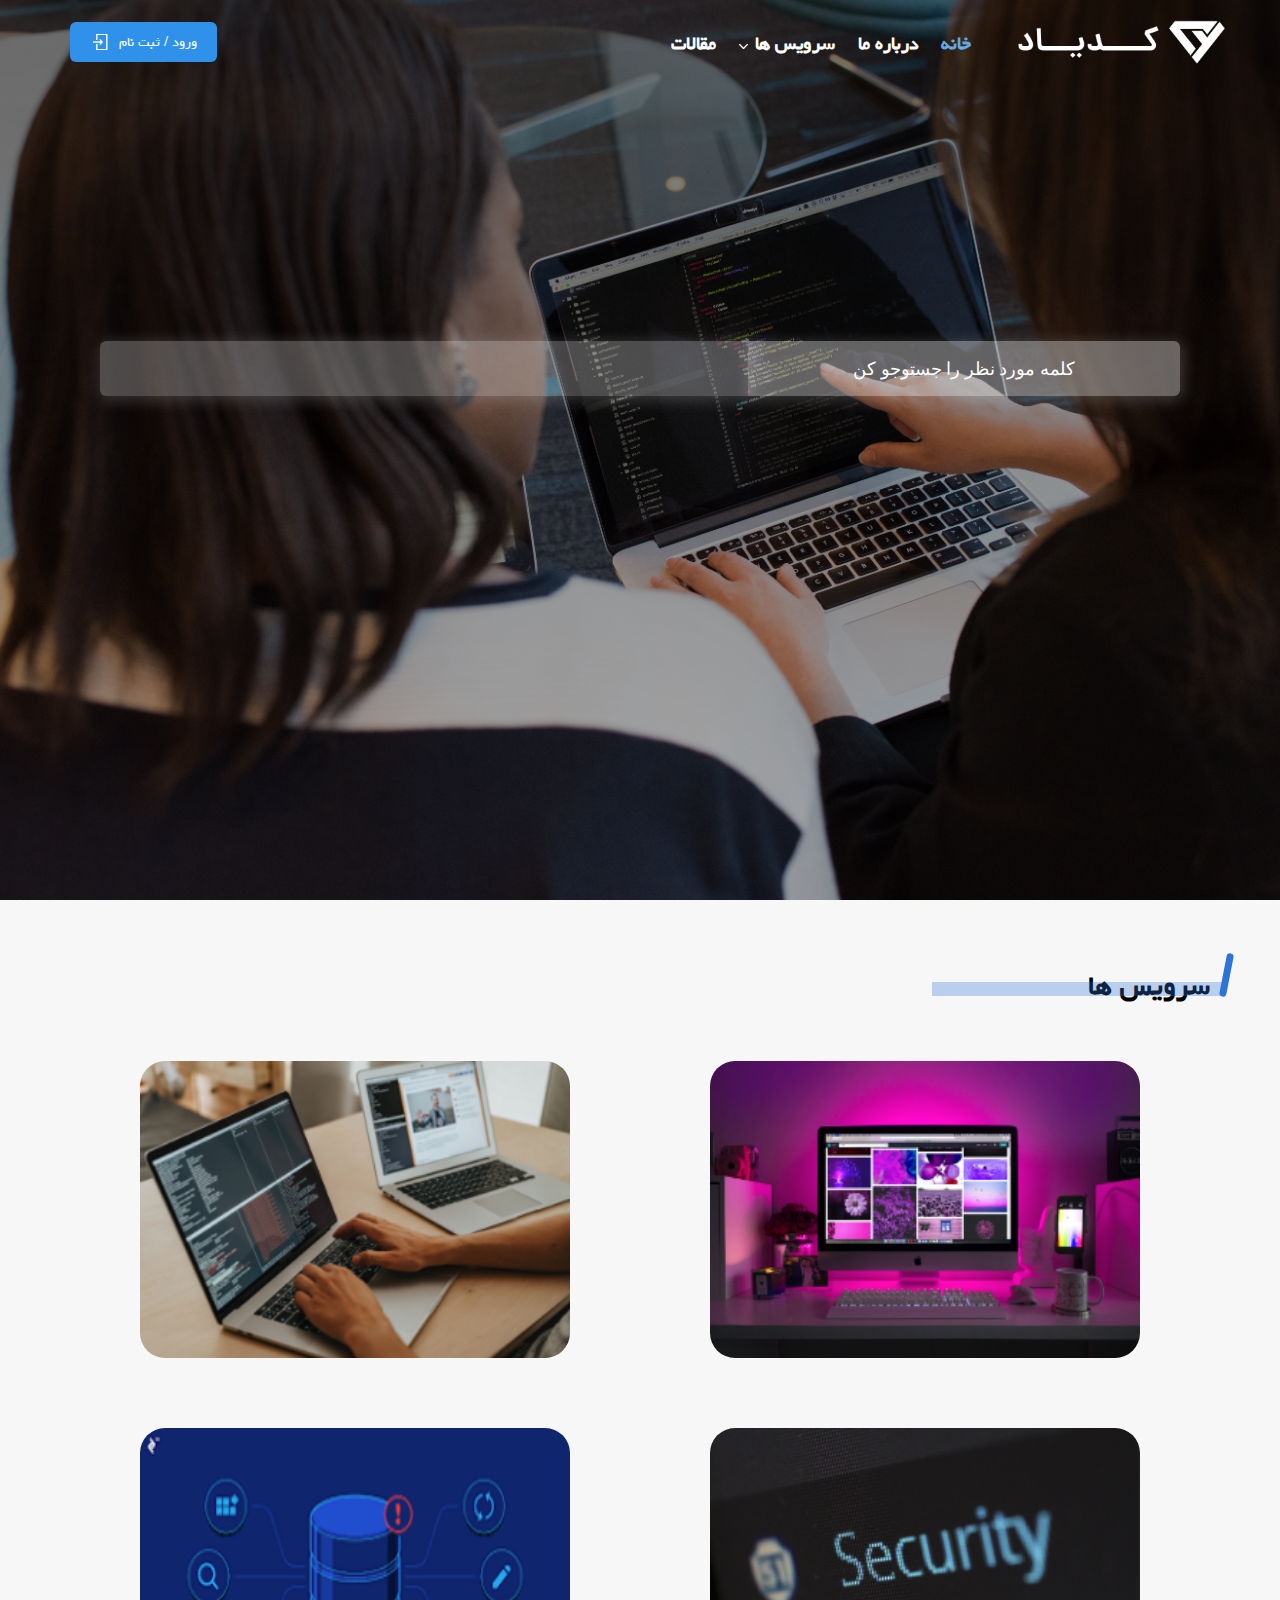
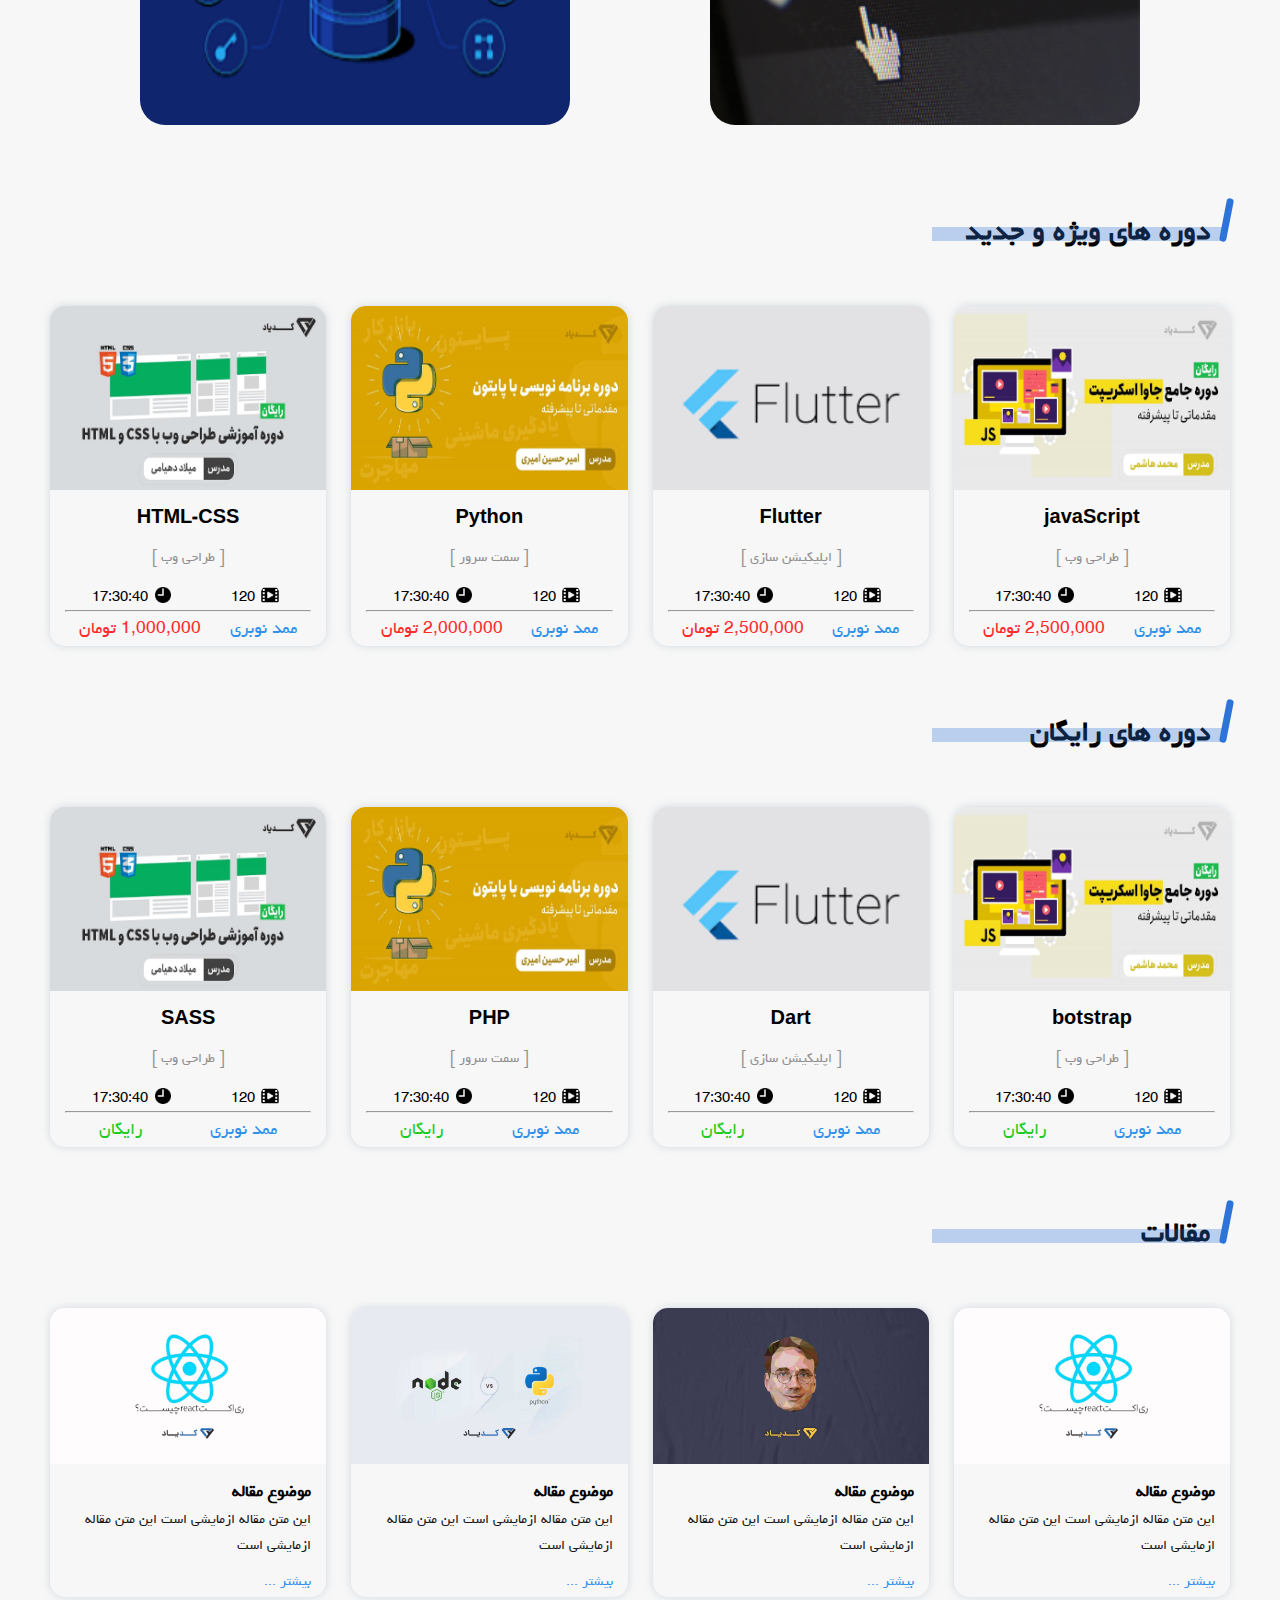
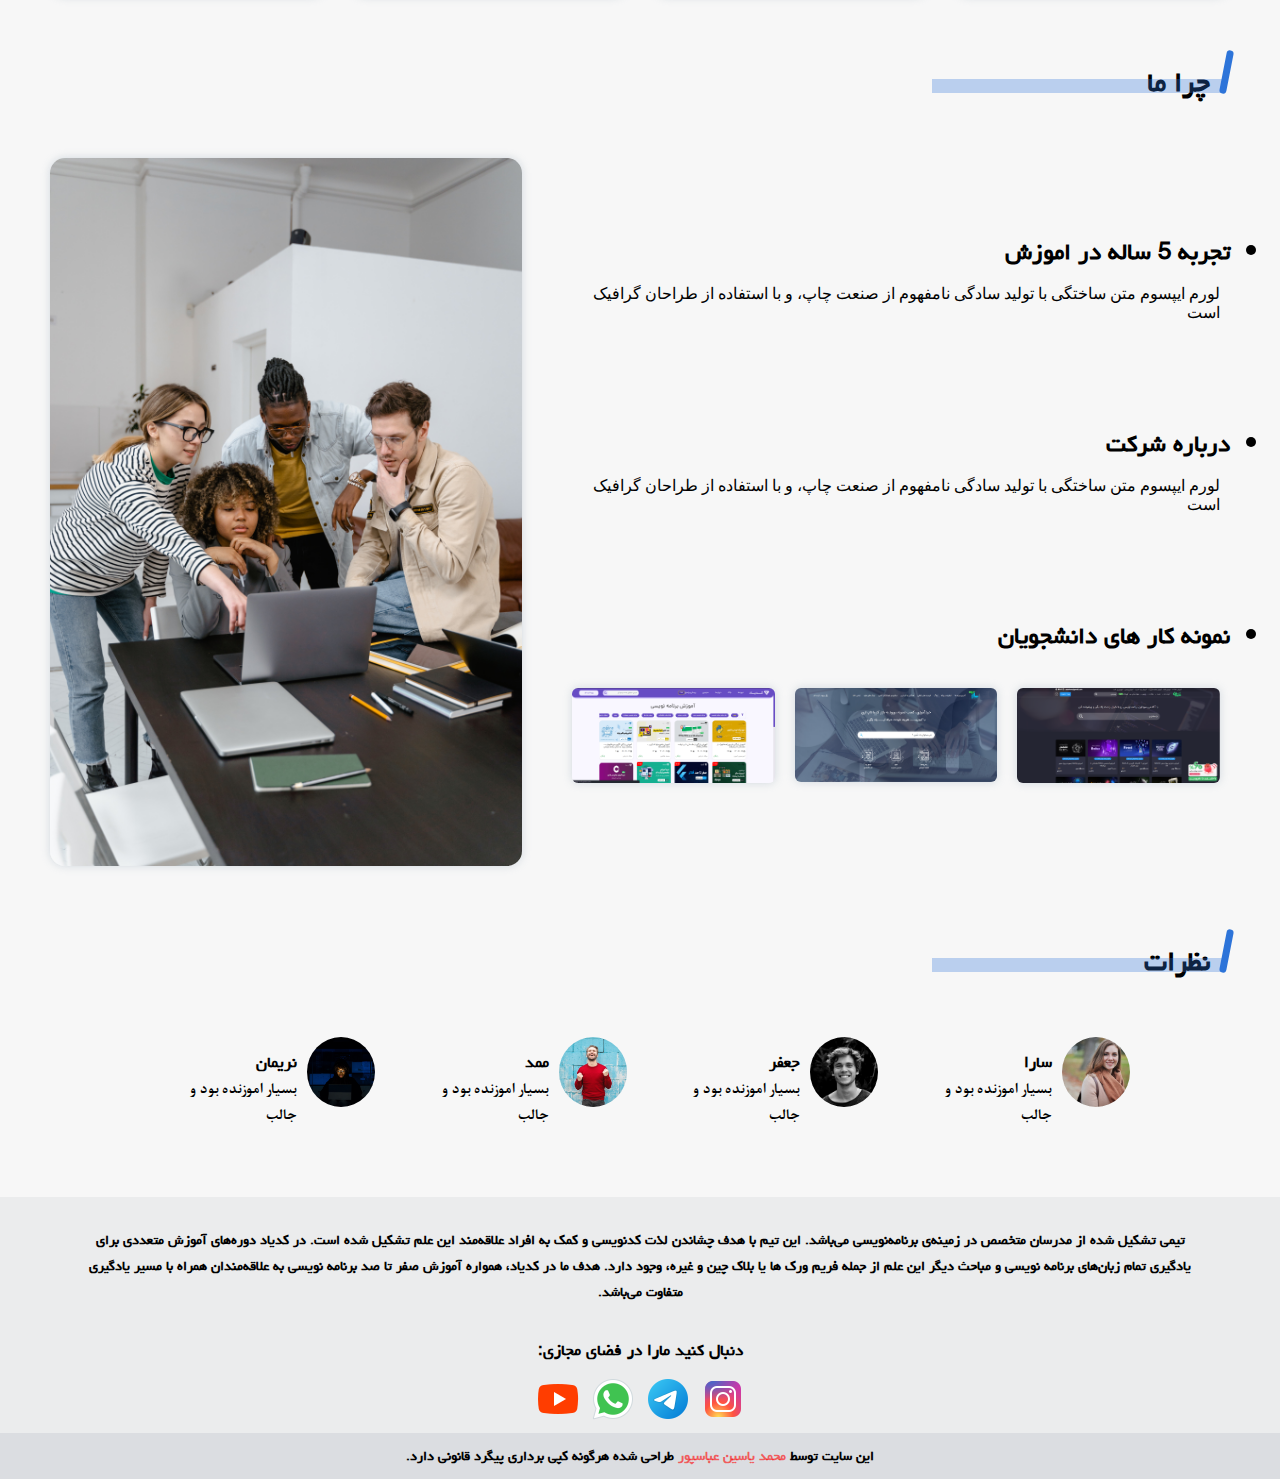
==== index.html @ d70c1655 "insert project" ====
<!DOCTYPE html>
<html lang="en">
<head>
    <meta charset="UTF-8">
    <meta http-equiv="X-UA-Compatible" content="IE=edge">
    <meta name="viewport" content="width=device-width, initial-scale=1.0">
    <title>BeProgrammer</title>
    <link rel="stylesheet" href="./assets/css/style.css">
    <link rel="stylesheet" href="./assets/fonts/fontawesome/css/all.css">

</head>
<body>
    <!-- banner -->
    <section class="banner">

         <!-- header -->
        <div class="header">
            <div class="container">
                <button id="hamberMenu" ><img id="hamberMenuImg" src="./assets/images/icons/hamberMenuwhite.png" alt="hamberMenu"></button>
                
                <div class="logo">
                    <img src="./assets/images/logo.png" alt="">
                 </div>
    
                <nav class="navbar">
                    <ul>
                        <li><i class="header_icone" style="background: url('./assets/images/icons/homepage.svg') center no-repeat;"></i><a class="active-menu" href="index.html">خانه</a></li>
                        <li><i class="header_icone" style="background: url('./assets/images/icons/aboutUs.svg') center no-repeat;"></i><a href="#">درباره ما</a></li>
                        <li class="drop_down">
                            <span>سرویس ها</span>
                            <i class="drop_down_icone"></i>
                            <ul class="drop_down_menue">
                                <li><a href="#">طراحی وب</a></li>
                                <li><a href="#">اپلیکیشن سازی</a></li>
                                <li><a href="#">دیتابیس</a></li>
                                <li><a href="#">سمت سرور</a></li>
                            </ul>
                        </li>
                        <li><a href="#">مقالات</a></li>

                    </ul>
                <button class="btn_sin_log"> ورود  /  ثبت نام <img src="./assets/images/icons/signin.png" alt=""></button>
                    
               

                 </nav>
                
            </div>
    
        </div>
        <div class="search">
            <input class="search_srch" type="search" name="" placeholder="">
            <a href="#"><button class="search_btn">کلمه مورد نظر را جستوجو کن</button></a>
            <div class="clearfix"></div>
        </div>


         <!-- header_res -->
        <nav id="header_res">
                    <ul>
                        <li><a class="active-menu" href="index.html">خانه</a></li>
                        <li><a href="#">درباره ما</a></li>
                        <li><a href="#">سرویس ها</a></li>
                        <li><a href="#">مقالات</a></li>

                    </ul>
                    <div class="header_res_search">
                        <input class="search_srch" type="search" name="" placeholder="">
                        <a href="#"><button class="search_btn"><i class="fas fa-search fa-1x"></i></button></a>
                        <div class="clearfix"></div>
                    </div>
        </nav>

    </section>



    <section class="service">
        <div class="container">
        
            <!-- سرویس ها -->
            <div class="div_titel_h3"><h3 class="titel_h3">سرویس ها</h3></div>
            <div class="service_box">
                <div class="singel_service">
                    <a href="#">
                    <img src="./assets/images/B-2.png" alt="">
                    <div class="overlay"></div>
                    <div class="service_desc">
                        <h3>طراحی وب</h3>
                        <hr>
                        <p>لورم ایپسوم متن ساختگی با تولید سادگی نامفهوم از صنعت چاپ، و با استفاده از طراحان است.</p>
                    </div>
                    </a>
                </div>
                <div class="singel_service">
                    <a href="#">
                    <img src="./assets/images/B-3.png" alt="">
                    <div class="overlay"></div>
                    <div class="service_desc">
                        <h3>اپلیکیشن سازی</h3>
                        <hr>
                        <p>لورم ایپسوم متن ساختگی با تولید سادگی نامفهوم از صنعت چاپ، و با استفاده از طراحان است.</p>
                    </div>
                    </a>
                </div>
                <div class="singel_service">
                    <a href="#">
                    <img src="./assets/images/B-1.png" alt="">
                    <div class="overlay"></div>
                    <div class="service_desc">
                        <h3>سمت سرور</h3>
                        <hr>
                        <p>لورم ایپسوم متن ساختگی با تولید سادگی نامفهوم از صنعت چاپ، و با استفاده از طراحان است.</p>
                    </div>
                    </a>
                </div>
                <div class="singel_service">
                    <a href="#">
                    <img src="./assets/images/B-4.png" alt="">
                    <div class="overlay"></div>
                    <div class="service_desc">
                        <h3>دیتابیس</h3>
                        <hr>
                        <p>لورم ایپسوم متن ساختگی با تولید سادگی نامفهوم از صنعت چاپ، و با استفاده از طراحان است.</p>
                    </div>
                    </a>
                </div>
            </div>
            
 
            <!-- دوره های ویژه و جدید -->
            <div class="div_titel_h3"><h3 class="titel_h3">دوره های ویژه و جدید</h3></div>
            <div class="items">
                <div class="item_box_pad">
                    <div class="item_box">

                            <div class="item_box_img">
                                <img src="./assets/images/A-1.png" alt="">
                           
                            </div>
                        <div class="item_box_body">
                            <h2> javaScript</h2>
                            <p>[ طراحی وب ] </p>
                            <div class="item_span_top">
                                <span><img src="./assets/images/icons/movie.png" alt="">120   </span>
                                <span><img src="./assets/images/icons/clock.png" alt="">17:30:40</span>
                            </div>
                            <hr>
                            <div class="item_span_botton">
                                <span>ممد نوبری</span>
                                <span class="colorRed">2,500,000 تومان</span>
                            </div>
                        </div>
                    </div>
                </div>
                <div class="item_box_pad">
                    <div class="item_box">

                            <div class="item_box_img">
                                <img src="./assets/images/A-4.png" alt="">
                           
                            </div>
                        <div class="item_box_body">
                            <h2> Flutter</h2>
                            <p>[ اپلیکیشن سازی ] </p>
                            <div class="item_span_top">
                                <span><img src="./assets/images/icons/movie.png" alt="">120   </span>
                                <span><img src="./assets/images/icons/clock.png" alt="">17:30:40</span>
                            </div>
                            <hr>
                            <div class="item_span_botton">
                                <span>ممد نوبری</span>
                                <span class="colorRed">2,500,000 تومان</span>
                            </div>
                        </div>
                    </div>
                </div>
                <div class="item_box_pad">
                    <div class="item_box">

                            <div class="item_box_img">
                                <img src="./assets/images/A-2.png" alt="">
                            </div>
                        <div class="item_box_body">
                            <h2> Python </h2>
                            <p>[ سمت سرور ] </p>
                            <div class="item_span_top">
                                <span><img src="./assets/images/icons/movie.png" alt="">120   </span>
                                <span><img src="./assets/images/icons/clock.png" alt="">17:30:40</span>
                            </div>
                            <hr>
                            <div class="item_span_botton">
                                <span>ممد نوبری</span>
                                <span class="colorRed">2,000,000 تومان</span>
                            </div>
                        </div>
                    </div>
                </div>
                <div class="item_box_pad">
                    <div class="item_box">

                            <div class="item_box_img">
                                <img src="./assets/images/A-3.png" alt="">
                           
                            </div>
                        <div class="item_box_body">
                            <h2> HTML-CSS</h2>
                            <p>[ طراحی وب ] </p>
                            <div class="item_span_top">
                                <span><img src="./assets/images/icons/movie.png" alt="">120   </span>
                                <span><img src="./assets/images/icons/clock.png" alt="">17:30:40</span>
                            </div>
                            <hr>
                            <div class="item_span_botton">
                                <span>ممد نوبری</span>
                                <span class="colorRed">1,000,000 تومان</span>
                            </div>
                        </div>
                    </div>
                </div>
            </div>



            <!-- دوره های رایگان -->
            <div class="div_titel_h3"><h3 class="titel_h3">دوره های رایگان</h3></div>
            <div class="items">
                <div class="item_box_pad">
                    <div class="item_box">

                            <div class="item_box_img">
                                <img src="./assets/images/A-1.png" alt="">
                           
                            </div>
                        <div class="item_box_body">
                            <h2> botstrap</h2>
                            <p>[ طراحی وب ] </p>
                            <div class="item_span_top">
                                <span><img src="./assets/images/icons/movie.png" alt="">120   </span>
                                <span><img src="./assets/images/icons/clock.png" alt="">17:30:40</span>
                            </div>
                            <hr>
                            <div class="item_span_botton">
                                <span>ممد نوبری</span>
                                <span>رایگان</span>
                            </div>
                        </div>
                    </div>
                </div>
                <div class="item_box_pad">
                    <div class="item_box">

                            <div class="item_box_img">
                                <img src="./assets/images/A-4.png" alt="">
                           
                            </div>
                        <div class="item_box_body">
                            <h2> Dart</h2>
                            <p>[ اپلیکیشن سازی ] </p>
                            <div class="item_span_top">
                                <span><img src="./assets/images/icons/movie.png" alt="">120   </span>
                                <span><img src="./assets/images/icons/clock.png" alt="">17:30:40</span>
                            </div>
                            <hr>
                            <div class="item_span_botton">
                                <span>ممد نوبری</span>
                                <span>رایگان</span>
                            </div>
                        </div>
                    </div>
                </div>
                <div class="item_box_pad">
                    <div class="item_box">

                            <div class="item_box_img">
                                <img src="./assets/images/A-2.png" alt="">
                            </div>
                        <div class="item_box_body">
                            <h2> PHP </h2>
                            <p>[ سمت سرور ] </p>
                            <div class="item_span_top">
                                <span><img src="./assets/images/icons/movie.png" alt="">120   </span>
                                <span><img src="./assets/images/icons/clock.png" alt="">17:30:40</span>
                            </div>
                            <hr>
                            <div class="item_span_botton">
                                <span>ممد نوبری</span>
                                <span>رایگان</span>
                            </div>
                        </div>
                    </div>
                </div>
                <div class="item_box_pad">
                    <div class="item_box">

                            <div class="item_box_img">
                                <img src="./assets/images/A-3.png" alt="">
                           
                            </div>
                        <div class="item_box_body">
                            <h2> SASS</h2>
                            <p>[ طراحی وب ] </p>
                            <div class="item_span_top">
                                <span><img src="./assets/images/icons/movie.png" alt="">120   </span>
                                <span><img src="./assets/images/icons/clock.png" alt="">17:30:40</span>
                            </div>
                            <hr>
                            <div class="item_span_botton">
                                <span>ممد نوبری</span>
                                <span>رایگان</span>
                            </div>
                        </div>
                    </div>
                </div>
            </div>
            

            <!-- مقالات -->
            <div class="div_titel_h3"><h3 class="titel_h3">مقالات  </h3></div>
            <div class="items">
                    <div class="item_box">
                        <img src="./assets/images/M-1.jpg" alt="">
                      <div class="maghaleh_item_body">
                        <h3>موضوع مقاله</h3>
                        <p>این متن مقاله ازمایشی است این متن مقاله ازمایشی است</p>
                        <a href="#">بیشتر ...</a>
                      </div>
                     
                    </div>
                    <div class="item_box">
                        <img src="./assets/images/M-2.jpg" alt="">
                      <div class="maghaleh_item_body">
                        <h3>موضوع مقاله</h3>
                        <p>این متن مقاله ازمایشی است این متن مقاله ازمایشی است</p>
                        <a href="#">بیشتر ...</a>
                      </div>
                     
                    </div>
                    <div class="item_box">
                        <img src="./assets/images/M-3.jpg" alt="">
                      <div class="maghaleh_item_body">
                        <h3>موضوع مقاله</h3>
                        <p>این متن مقاله ازمایشی است این متن مقاله ازمایشی است</p>
                        <a href="#">بیشتر ...</a>
                      </div>
                     
                    </div>
                    <div class="item_box">
                        <img src="./assets/images/M-1.jpg" alt="">
                      <div class="maghaleh_item_body">
                        <h3>موضوع مقاله</h3>
                        <p>این متن مقاله ازمایشی است این متن مقاله ازمایشی است</p>
                        <a href="#">بیشتر ...</a>
                      </div>
                     
                    </div>
                 
                   
                    </div>
            

            <!-- درباره ما -->
            <div class="div_titel_h3"><h3 class="titel_h3">چرا ما  </h3></div>
                    <div class="about_us">
                        <div class="about_us_content">
                            <li>تجربه 5 ساله در اموزش</li>
                            <p>لورم ایپسوم متن ساختگی با تولید سادگی نامفهوم از صنعت چاپ، و با استفاده از طراحان گرافیک است</p>
                            <li>درباره شرکت</li>
                            <p>لورم ایپسوم متن ساختگی با تولید سادگی نامفهوم از صنعت چاپ، و با استفاده از طراحان گرافیک است</p>
                            <li>نمونه کار های دانشجویان</li>
                            <div class="about_us_content_in">
                                <div class="about_us_content_in_item"><img src="./assets/images/nemoneh-1.png" alt=""></div>
                                <div class="about_us_content_in_item"><img src="./assets/images/nemoneh-2.png" alt=""></div>
                                <div class="about_us_content_in_item"><img src="./assets/images/nemoneh-3.png" alt=""></div>
                            </div>
                        </div>
                        <div class="about_us_img"><img src="./assets/images/aboutUs.jpg" alt=""></div>
                    </div>




            <!-- نظرات -->
            <div class="div_titel_h3"><h3 class="titel_h3">نظرات  </h3></div>
            <div class="comments">

                <div class="comments_item">

                    <div class="comments_item_img"><img src="./assets/images/user-1.jpg" alt=""></div>
                    <div class="comments_item_comment">
                        <h3>سارا</h3>
                        <p>بسیار اموزنده بود و جالب</p>
                    </div>

                </div>   
             <div class="comments_item">

                    <div class="comments_item_img"><img src="./assets/images/user-2.jpg" alt=""></div>
                    <div class="comments_item_comment">
                        <h3>جعفر</h3>
                        <p>بسیار اموزنده بود و جالب</p>
                    </div>
                    
                </div>  
                <div class="comments_item">

                    <div class="comments_item_img"><img src="./assets/images/user-3.jpg" alt=""></div>
                    <div class="comments_item_comment">
                        <h3>ممد</h3>
                        <p>بسیار اموزنده بود و جالب</p>
                    </div>
                    
                </div>  
                <div class="comments_item">

                    <div class="comments_item_img"><img src="./assets/images/user-4.jpg" alt=""></div>
                    <div class="comments_item_comment">
                        <h3>نریمان</h3>
                        <p>بسیار اموزنده بود و جالب</p>
                    </div>
                    
                </div>  
        </div>
        </div>
    </section>
<!-- footer -->

<footer class="footer">

    <div class="container">
        <div class="footer-item footer-item-2"> 
            <P>
            تیمی تشکیل شده از مدرسان متخصص در زمینه‌ی برنامه‌نویسی می‌باشد.
             این تیم با هدف چشاندن لذت کدنویسی و کمک به افراد علاقه‌مند این علم تشکیل شده است. در کدیاد دوره‌های آموزش متعددی برای یادگیری تمام زبان‌های برنامه نویسی و مباحث دیگر این علم از جمله فریم ورک ها یا بلاک چین و غیره، وجود دارد. هدف ما در کدیاد، همواره آموزش صفر تا صد برنامه نویسی به علاقه‌مندان همراه با مسیر یادگیری متفاوت می‌باشد.
            </P>
         </div>
    
        <div class="footer-item">
            <h3>دنبال کنید مارا در فضای مجازی:</h3>
            <a href="#"><img src="./assets/images/instagram.png" alt=""></a>
            <a href="#"><img src="./assets/images/telegram.png" alt=""></a>
            <a href="#"><img src="./assets/images/whatsapp.png" alt=""></a>
            <a href="#"><img src="./assets/images/youtube.png" alt=""></a>
        </div>
    </div>
    
 </footer>
 <h4 class="footer-end">این سایت توسط <span><a href="#">محمد یاسین عباسپور</a></span> طراحی شده هرگونه کپی برداری پیگرد قانونی دارد. </h4>
















    <script src="./assets/js/script.js"></script>
</body>
</html>
---- assets/css/style.css ----
@charset "UTF-8";
/* variables --------------------------------------------------------*/
:root {
  --orginal-blue-color: rgb(48, 145, 235);
  --gray-hover:rgba(255, 255, 255, 0.268);
  --opacity-black:rgba(0, 0, 0, 0.924);
  --transition:all 0.5s ease-in ;
  --box-shadow:2px 3px 15px 2px rgba(224, 224, 224, 0.2)!important;
}

/* icons -----------------------------------------------------------*/
.drop_down_icone {
  width: 9px;
  height: 9px;
  background: url(../images/icons/drop-down-icon.svg) center no-repeat;
  background-size: cover;
  display: inline-block;
  vertical-align: -2px;
  margin-right: 2px;
}

/* .header_icone{
    width: 30px;
    height: 30px;
    background-size: cover !important;
    display: inline-block;
    vertical-align: -6px;
    margin-left: 4px;
} */
/* font-face --------------------------------------------------------*/
@font-face {
  font-family: nazi;
  src: url(../fonts/Nazanin_Bold.TTF);
  font-weight: 400;
}
@font-face {
  font-family: nazi;
  src: url(../fonts/Yekan.ttf);
  font-weight: 500;
}
/* clear ------------------------------------------------------------*/
* {
  padding: 0;
  margin: 0;
  box-sizing: border-box;
  font-family: nazi;
}

body {
  margin: 0;
  padding: 0;
  direction: rtl;
  background-color: rgba(246, 246, 246, 0.915);
}

ul {
  margin: 0;
  list-style: none;
}

a {
  text-decoration: none;
}

.clearfix {
  clear: both;
}

.container {
  width: 100%;
  padding: 0 50px !important;
}

.active-menu {
  color: rgba(104, 182, 255, 0.927) !important;
}

.titel_h3 {
  font-size: 33px;
  font-weight: bold !important;
  font-weight: 500;
  padding-right: 20px;
  transition: var(--transition);
  padding-top: 10px;
}

.div_titel_h3 {
  position: relative;
  margin: 50px 0;
}

.titel_h3::before {
  position: absolute;
  content: "";
  width: 290px;
  height: 14px;
  right: 8px;
  bottom: 15px;
  background-color: #2d74d9;
  opacity: 0.3;
}

.titel_h3::after {
  position: absolute;
  content: "";
  width: 7px;
  height: 44px;
  border-radius: 5px;
  transform: rotatez(11deg);
  right: 0px;
  top: 3px;
  background: #2d74d9;
}

.colorRed {
  color: rgb(255, 42, 42) !important;
}

/*-------------------------------------------------------------------*/
/*-------------------------------------------------------------------*/
/*-------------------------------index-------------------------------*/
/*banner*/
.banner {
  background-image: linear-gradient(rgba(0, 0, 0, 0.566), rgba(0, 0, 0, 0.3)), url("../images/banner-2.jpg");
  height: 100vh;
  background-size: cover;
  background-position: center;
}

.header .container {
  display: flex;
  /* background-color:cadetblue; */
  width: 100%;
}

.logo {
  margin-top: 20px;
  transition: var(--transition);
}

.navbar {
  margin-right: 30px;
}

.navbar ul li {
  display: inline-block;
  padding: 0 10px;
  font-weight: bold;
  font-size: 22px;
  position: relative;
}

.navbar ul li a {
  color: white;
  transition: var(--transition);
}

.navbar ul li a:hover {
  color: var(--orginal-blue-color);
}

.navbar {
  margin-top: 26px;
}

.navbar .btn_sin_log {
  position: absolute;
  left: 70px;
  top: 0;
}

.btn_sin_log {
  margin-top: 22px;
  padding: 7px 20px;
  background: var(--orginal-blue-color);
  border: none;
  font-size: 16px;
  font-weight: 500;
  color: white;
  border-radius: 6px;
  transition: var(--transition);
  cursor: pointer;
}

.btn_sin_log img {
  width: 20px;
  vertical-align: -6px;
  margin-right: 5px;
}

.btn_sin_log:hover {
  box-shadow: var(--box-shadow);
}

#hamberMenu {
  border: none;
  background-color: transparent;
  display: none;
  margin: 15px 15px 0 0;
  cursor: pointer;
  float: right;
  z-index: 10;
  position: relative;
  right: -30px;
}

#hamberMenu img {
  width: 49px;
  margin-top: 2px;
}

.search {
  width: 100%;
  padding: 0 200px;
  margin: 250px auto;
  transition: var(--transition);
}

.search_srch {
  font-family: Arial;
  font-weight: bold;
  width: 60%;
  height: 55px;
  background-color: var(--gray-hover);
  border: none;
  color: rgb(0, 0, 0);
  border-right: none;
  font-size: 16px;
  float: left;
  padding: 10px;
  border-bottom-left-radius: 6px;
  border-top-left-radius: 6px;
  margin-top: 17px;
  box-shadow: var(--box-shadow);
  outline: none;
}

.search_btn {
  box-shadow: var(--box-shadow);
  font-weight: bold;
  width: 40%;
  height: 55px;
  background-color: rgba(255, 255, 255, 0.367);
  border: none;
  margin-top: 17px;
  color: white;
  border-bottom-right-radius: 6px;
  border-top-right-radius: 6px;
  cursor: pointer;
  font-family: "b yekan";
  font-size: 18px;
  font-weight: normal;
  padding: 0 10px;
}

/*header_res*/
#header_res {
  background-color: var(--opacity-black);
  height: 100vh;
  width: 294px;
  position: fixed;
  top: 0;
  right: -300px;
  transition: var(--transition);
  z-index: 1;
}

#header_res .header_res_search {
  position: absolute;
  padding: 0px 30px;
  top: 80px;
}

#header_res .search_srch {
  width: 80%;
  height: 40px;
  background-color: rgba(255, 255, 255, 0.512);
  box-shadow: none;
}

#header_res .search_btn {
  width: 20%;
  height: 40px;
  background: var(--orginal-blue-color);
  box-shadow: none;
}

#header_res ul {
  margin-top: 150px;
}

#header_res ul li {
  padding: 10px 30px;
  font-weight: bold;
  font-size: 20px;
}

#header_res ul li:hover {
  background-color: var(--gray-hover);
  cursor: pointer;
}

#header_res ul li a {
  color: white;
  transition: var(--transition);
}

.closeMenu {
  border: none;
  background-color: transparent;
  cursor: pointer;
  margin: 15px 15px 0 0;
}

.closeMenu img {
  width: 49px;
  margin-top: 2px;
  margin-right: 10px;
}

/*drop down*/
.drop_down {
  color: white;
}

.drop_down_menue {
  position: absolute;
  background-color: var(--opacity-black);
  width: 150px;
  height: auto;
  top: 100%;
  right: 0;
  padding: 0;
}

.drop_down .drop_down_menue {
  display: none;
}

.drop_down:hover .drop_down_menue {
  display: block;
}

.drop_down_menue > li {
  font-style: normal;
  display: inlin-block;
  width: 100%;
}

.drop_down_menue > li:hover {
  background-color: var(--gray-hover);
  transition: all 0.5s ease;
}

.drop_down_menue > li a {
  font-size: 16px;
  font-weight: normal;
  font-family: "b yekan";
  display: block;
  padding: 6px 5px;
}

/*services*/
/*سرویس ها*/
.service_box {
  width: 100%;
  display: flex;
  flex-wrap: wrap;
  justify-content: space-evenly;
  margin: 0 auto;
  gap: 50px;
}
.service_box a {
  color: white;
}
.service_box .singel_service {
  flex-basis: calc(47.5% - 130px);
  text-align: center;
  border-radius: 25px;
  margin-bottom: 20px;
  color: #fff;
  position: relative;
  display: grid;
  grid-template-columns: repeat(auto-fit, minmax(400px, 1fr));
}
.service_box .singel_service img {
  width: 100%;
  height: 100%;
  border-radius: 25px;
}
.service_box .overlay {
  width: 100%;
  height: 100%;
  position: absolute;
  top: 0;
  border-radius: 25px;
  cursor: pointer;
  background: linear-gradient(rgba(0, 0, 0, 0.5), #64add8);
  opacity: 0;
  transition: 1s;
}
.service_box .singel_service:hover .overlay {
  opacity: 1;
}
.service_box .service_desc {
  width: 80%;
  position: absolute;
  bottom: 0;
  left: 10%;
  transform: translateX(-50);
  transition: 1s;
  opacity: 0;
}
.service_box .service_desc h3 {
  font-weight: 500;
  font-size: 24px;
  font-weight: bold;
}
.service_box .service_desc p {
  font-family: "b yekan";
  font-size: 16px;
}
.service_box .service_desc hr {
  background: white;
  height: 2px;
  border: 0;
  margin: 15px auto;
  width: 70%;
}
.service_box .singel_service:hover .service_desc {
  bottom: 35%;
  opacity: 1;
}

/*دوره های ویژه و جدید*/ /*دوره های رایگان*/
.items {
  display: grid;
  grid-template-columns: repeat(4, 1fr);
  grid-template-rows: auto;
  gap: 25px;
  justify-content: space-around;
}
.items .item_box {
  box-shadow: 0px 0px 8px rgba(164, 180, 195, 0.447);
  transition: 0.5s;
  border-radius: 15px;
}
.items .item_box:hover {
  box-shadow: 0px 0px 10px rgba(48, 145, 235, 0.5);
  cursor: pointer;
  transform: translateY(-15px);
}
.items .item_box img {
  width: 100%;
  border-radius: 15px 15px 0px 0px;
}
.items .item_box_body {
  padding: 2px 15px;
}
.items .item_box_body h2 {
  font-family: nazi, sans-serif;
  font-size: 20px;
  text-align: center;
  margin-bottom: 10px;
}
.items .item_box_body p {
  margin-bottom: 10px;
  font-weight: 500;
  font-size: 16px;
  color: rgb(144, 144, 144);
  text-align: center;
}
.items .item_box_body .item_span_top img {
  width: 30px;
  vertical-align: -9px;
  padding: 5px;
}
.items .item_box_body .item_span_top span {
  font-size: 17px !important;
}
.items .item_box_body .item_span_top, .items .item_box_body .item_span_botton {
  display: flex;
  justify-content: space-around;
}
.items .item_box_body .item_span_botton span:first-child {
  color: var(--orginal-blue-color);
}
.items .item_box_body .item_span_botton span:last-child {
  color: rgb(31, 203, 31);
}
.items .item_box_body span {
  font-family: nazi !important;
  font-size: 20px;
  font-weight: 500;
}

/*----maghaleh-----*/
.maghaleh_item_body {
  padding: 2px 15px;
}
.maghaleh_item_body a {
  color: var(--orginal-blue-color);
  font-weight: 500;
  display: inline-block;
  margin-top: 10px;
}
.maghaleh_item_body p {
  font-weight: 500;
  color: rgb(25, 25, 25);
}

/*----about us-----*/
.about_us {
  display: flex;
  justify-content: space-between;
  align-items: center;
  flex-wrap: wrap;
}
.about_us .about_us_img {
  width: 40%;
}
.about_us .about_us_img img {
  width: 100%;
  box-shadow: 0px 0px 8px rgba(164, 180, 195, 0.447);
  border-radius: 15px;
}
.about_us .about_us_content {
  width: 60%;
  padding-left: 40px;
}
.about_us .about_us_content li {
  font-size: 28px;
  margin-bottom: 10px;
  font-weight: 500;
  font-weight: bold;
}
.about_us .about_us_content p {
  margin-bottom: 100px;
  margin-right: 10px;
  font-family: "b yekan";
  font-size: 16px;
}
.about_us .about_us_content .about_us_content_in {
  display: grid;
  justify-content: space-evenly !important;
  margin: 0 auto !important;
  grid-template-columns: repeat(3, 1fr);
}
.about_us .about_us_content .about_us_content_in .about_us_content_in_item {
  margin-top: 10px;
  padding: 10px;
}
.about_us .about_us_content .about_us_content_in .about_us_content_in_item img {
  width: 100%;
  box-shadow: 0px 0px 8px rgba(164, 180, 195, 0.447);
  border-radius: 6px;
  transition: 0.5s;
}
.about_us .about_us_content .about_us_content_in .about_us_content_in_item img:hover {
  box-shadow: 0px 0px 10px rgba(48, 145, 235, 0.5);
  cursor: pointer;
  transform: translateY(-15px);
}

/*----comments-----*/
.comments {
  padding: 0 100px;
  width: 100%;
  display: flex;
  gap: 10px;
  flex-wrap: wrap;
  justify-content: space-between;
}
.comments .comments_item {
  display: flex;
  border-radius: 40px;
  width: calc(25% - 20px);
  transition: 0.5s;
  height: 100px;
}
.comments .comments_item:hover {
  cursor: pointer;
  transform: translateY(-15px);
}
.comments .comments_item .comments_item_img {
  width: 70px;
  height: 70px;
}
.comments .comments_item .comments_item_img img {
  width: 100%;
  height: 100%;
  -o-object-fit: cover;
     object-fit: cover;
  border-radius: 100%;
}
.comments .comments_item .comments_item_comment {
  height: auto;
  padding: 10px;
}

/*----footer-----*/
.footer {
  margin-top: 60px;
  display: grid;
  grid-template-columns: repeat(1, 1fr);
  gap: 10px;
  background-color: rgba(214, 217, 221, 0.368627451);
}

.footer .footer-item {
  text-align: center;
}

.footer-item-2 {
  padding: 30px;
}

.footer .footer-item p {
  text-align: center;
  font-weight: bolder;
}

.footer .footer-item h3 {
  margin-bottom: 10px;
}

.footer .footer-item a {
  padding: 2px;
}

.footer-end {
  background-color: rgba(214, 217, 221, 0.862745098);
  text-align: center;
  padding: 10px 0 10px;
}

.footer-end span {
  font-weight: bold;
}

.footer-end a {
  text-decoration: none;
  color: rgba(253, 4, 4, 0.616);
}

/*-------------------------------------------------------------------*/
/*-------------------------------------------------------------------*/
/*----------------------------media query----------------------------*/
@media screen and (min-width: 1200px) {
  .search {
    padding: 0 100px;
  }
  .container {
    padding: 0 20px;
  }
}
@media screen and (max-width: 1100px) {
  .about_us_content p {
    margin-bottom: 20px !important;
  }
  .items {
    display: grid;
    grid-template-columns: repeat(2, 1fr);
    grid-template-rows: auto;
    gap: 25px;
    justify-content: space-around;
  }
  .comments_item {
    width: calc(50% - 20px) !important;
    height: 120px;
  }
  .comments {
    padding: 0 10px;
  }
  .about_us_content_in {
    grid-template-columns: repeat(2, 1fr) !important;
  }
}
@media screen and (max-width: 820px) {
  .logo, .navbar ul {
    display: none;
  }
  #hamberMenu {
    display: block;
  }
  .search {
    display: none;
  }
  .header .container {
    padding: 0 10px;
  }
  .navbar .btn_sin_log {
    left: 30px;
  }
  .btn {
    padding: 0 5px;
    font-size: 13px;
  }
  #header_res {
    right: -300px;
  }
  .about_us {
    flex-direction: column-reverse;
  }
  .about_us .about_us_img {
    width: 100%;
    margin-bottom: 10px;
  }
  .about_us .about_us_content {
    width: 100%;
    padding-left: 0px;
  }
}
@media screen and (max-width: 740px) {
  .maghaleh_item {
    width: 100% !important;
  }
  .items {
    display: grid;
    grid-template-columns: repeat(1, 1fr);
    grid-template-rows: auto;
    gap: 25px;
    justify-content: space-around;
  }
}
@media screen and (max-width: 740px) {
  .comments {
    justify-content: center;
  }
  .comments_item {
    width: 100% !important;
  }
  .about_us_content_in {
    grid-template-columns: repeat(1, 1fr) !important;
  }
}/*# sourceMappingURL=style.css.map */
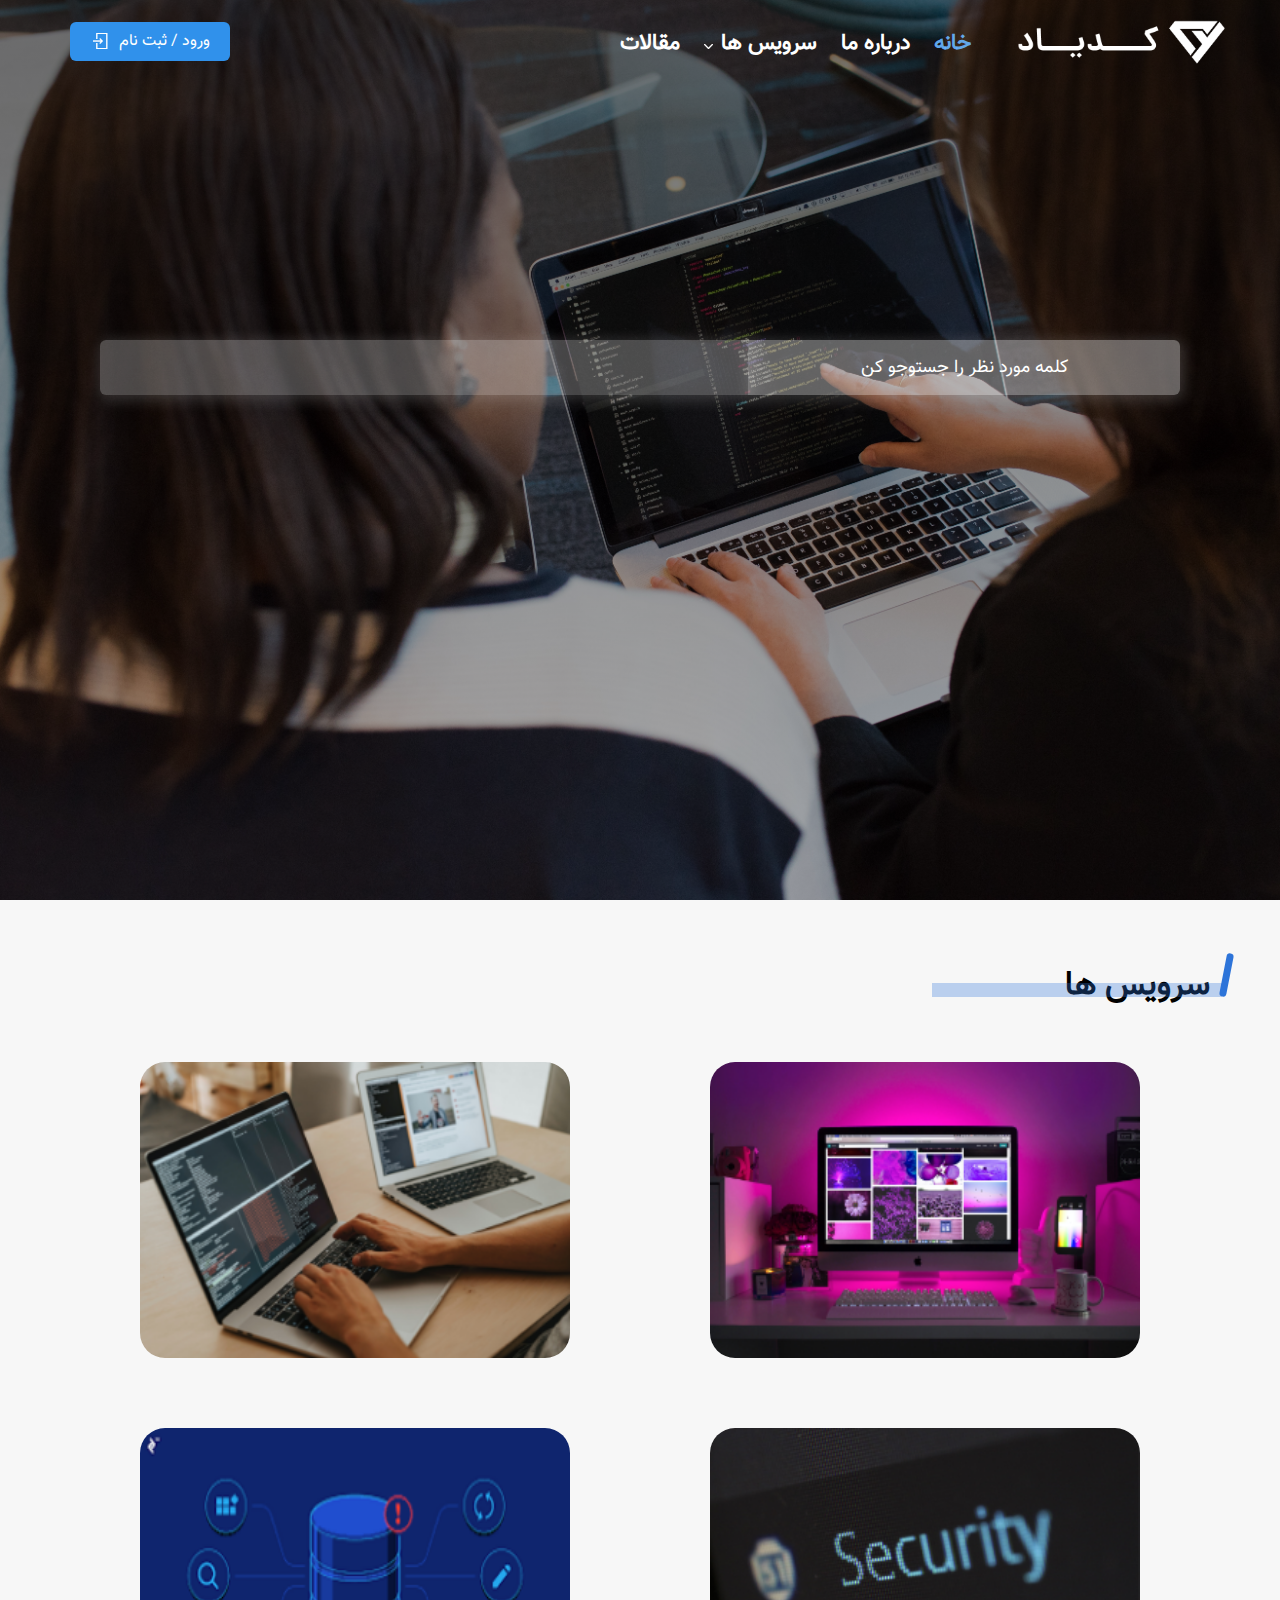
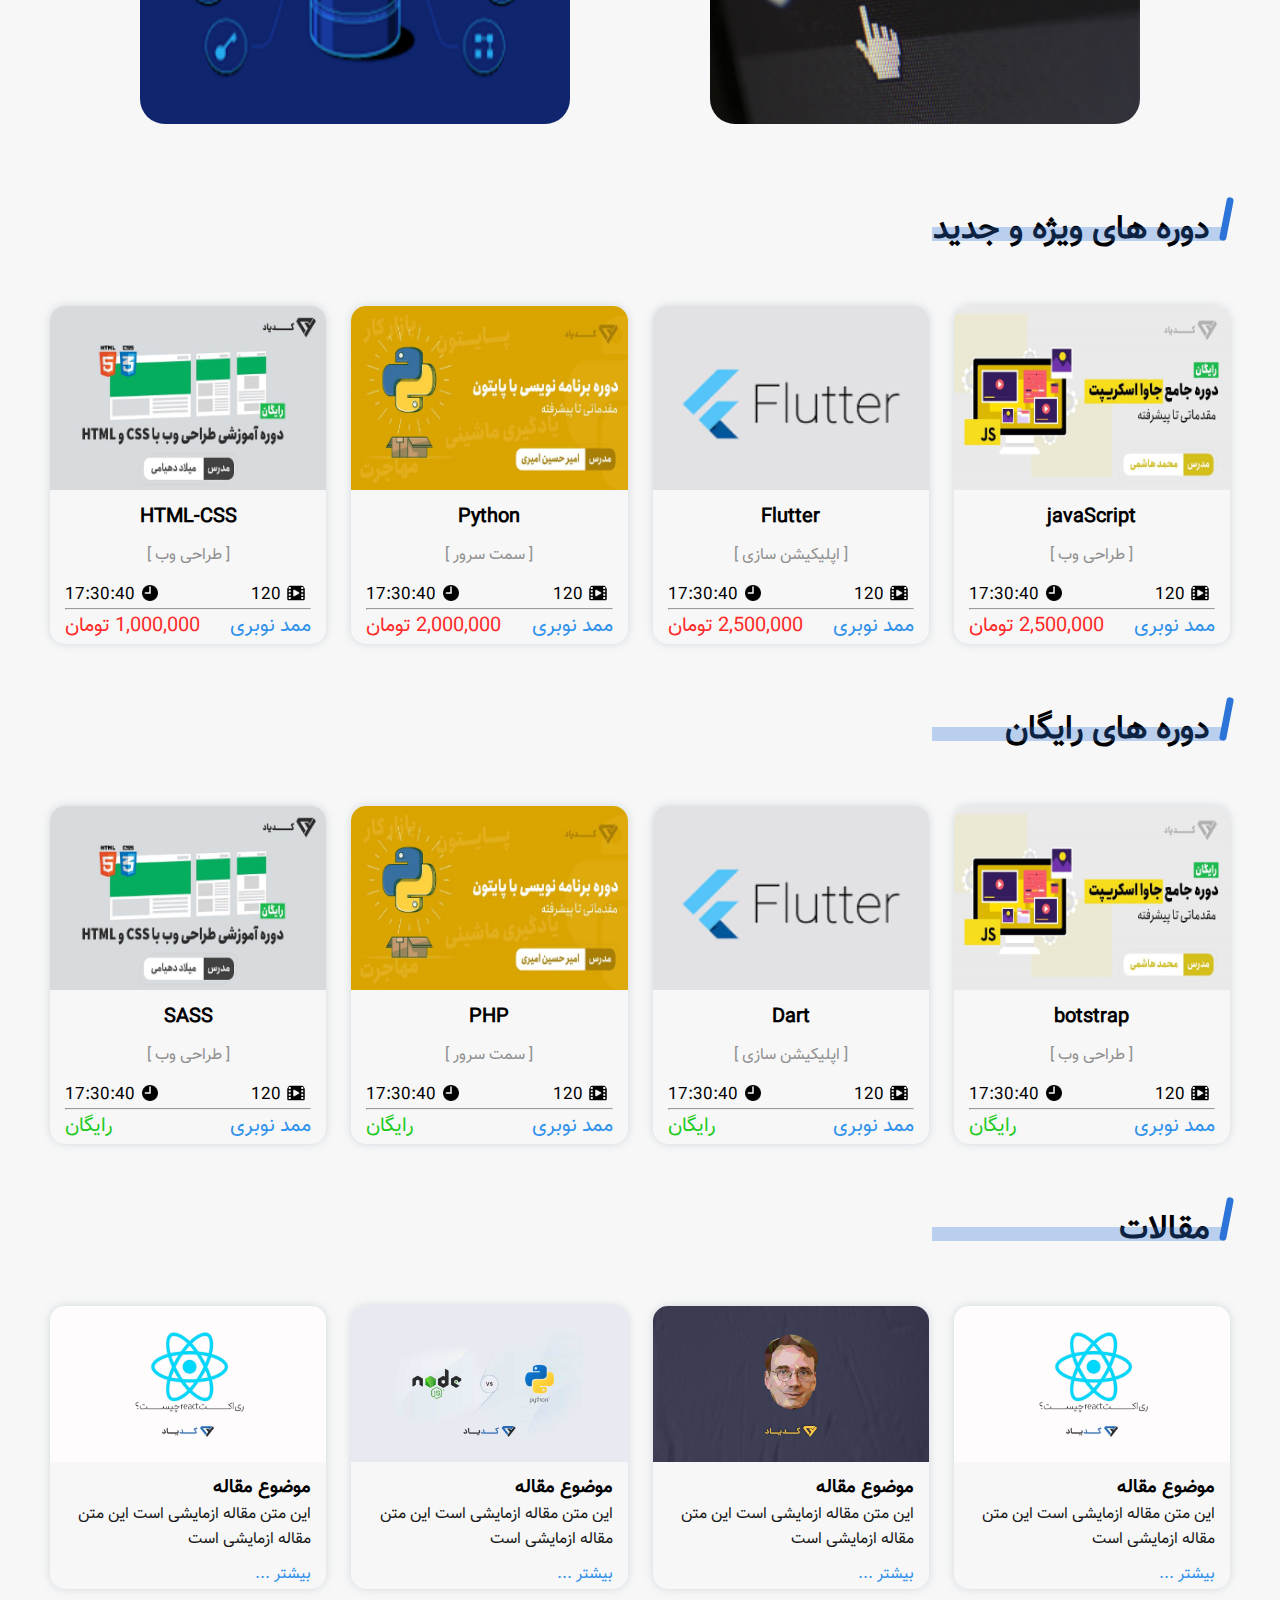
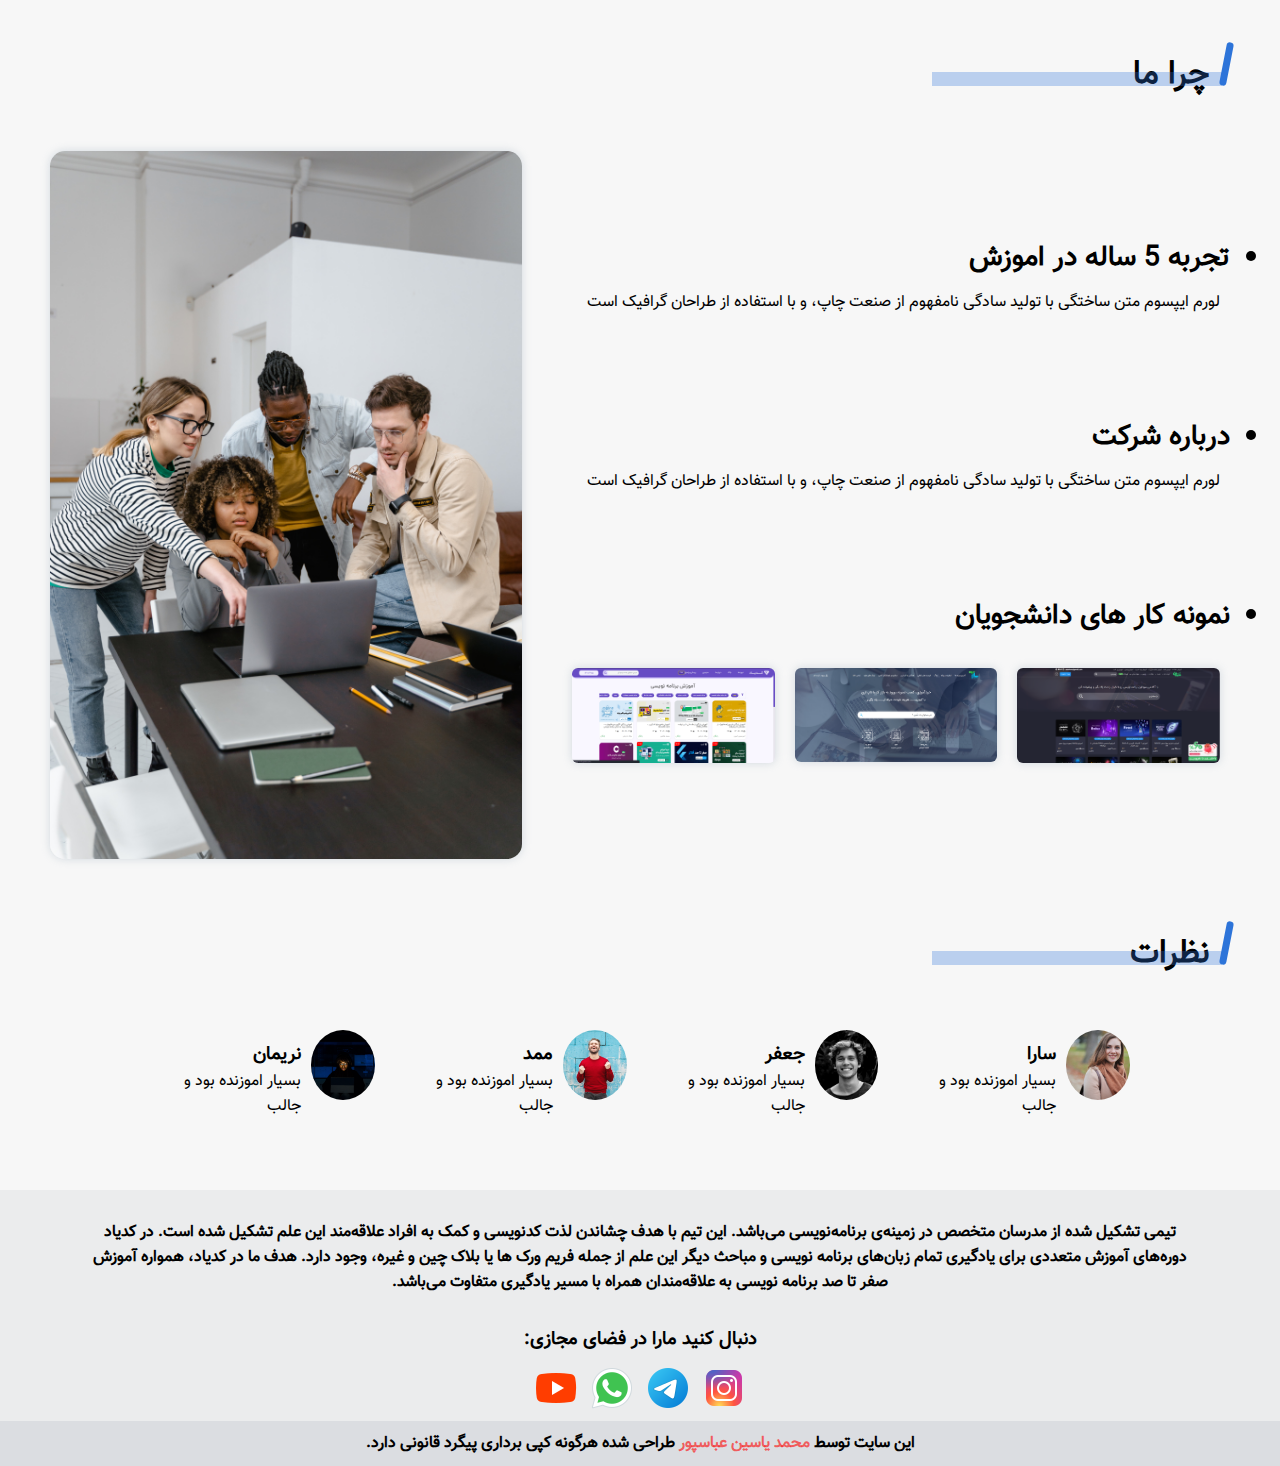
==== commit bf6ce36b: "make beter font" ====
--- a/index.html
+++ b/index.html
@@ -39,7 +39,7 @@
                         <li><a href="#">مقالات</a></li>
 
                     </ul>
-                <button class="btn_sin_log"> ورود  /  ثبت نام <img src="./assets/images/icons/signin.png" alt=""></button>
+                <a href="./pages/acount.html"><button class="btn_sin_log"> ورود  /  ثبت نام <img src="./assets/images/icons/signin.png" alt=""></button></a>
                     
                
 
--- a/assets/css/style.css
+++ b/assets/css/style.css
@@ -29,21 +29,16 @@
 } */
 /* font-face --------------------------------------------------------*/
 @font-face {
-  font-family: nazi;
-  src: url(../fonts/Nazanin_Bold.TTF);
-  font-weight: 400;
-}
-@font-face {
-  font-family: nazi;
-  src: url(../fonts/Yekan.ttf);
-  font-weight: 500;
+  font-family: "vazir";
+  src: url("../fonts/fonts/vazir.eot"); /* IE9 Compat Modes */
+  src: url("../fonts/fonts/vazir.ttf") format("truetype"), url("../fonts/fonts/vazir.woff") format("woff"), url("../fonts/fonts/vazir.woff2") format("woff2"); /* Pretty Modern Browsers */
 }
 /* clear ------------------------------------------------------------*/
 * {
   padding: 0;
   margin: 0;
   box-sizing: border-box;
-  font-family: nazi;
+  font-family: "vazir";
 }
 
 body {
@@ -247,7 +242,6 @@
   border-bottom-right-radius: 6px;
   border-top-right-radius: 6px;
   cursor: pointer;
-  font-family: "b yekan";
   font-size: 18px;
   font-weight: normal;
   padding: 0 10px;
@@ -355,7 +349,6 @@
 .drop_down_menue > li a {
   font-size: 16px;
   font-weight: normal;
-  font-family: "b yekan";
   display: block;
   padding: 6px 5px;
 }
@@ -417,7 +410,6 @@
   font-weight: bold;
 }
 .service_box .service_desc p {
-  font-family: "b yekan";
   font-size: 16px;
 }
 .service_box .service_desc hr {
@@ -458,7 +450,7 @@
   padding: 2px 15px;
 }
 .items .item_box_body h2 {
-  font-family: nazi, sans-serif;
+  font-family: vazir, sans-serif;
   font-size: 20px;
   text-align: center;
   margin-bottom: 10px;
@@ -480,7 +472,7 @@
 }
 .items .item_box_body .item_span_top, .items .item_box_body .item_span_botton {
   display: flex;
-  justify-content: space-around;
+  justify-content: space-between;
 }
 .items .item_box_body .item_span_botton span:first-child {
   color: var(--orginal-blue-color);
@@ -489,7 +481,7 @@
   color: rgb(31, 203, 31);
 }
 .items .item_box_body span {
-  font-family: nazi !important;
+  font-family: vazir !important;
   font-size: 20px;
   font-weight: 500;
 }
@@ -537,7 +529,6 @@
 .about_us .about_us_content p {
   margin-bottom: 100px;
   margin-right: 10px;
-  font-family: "b yekan";
   font-size: 16px;
 }
 .about_us .about_us_content .about_us_content_in {
@@ -645,6 +636,109 @@
 
 /*-------------------------------------------------------------------*/
 /*-------------------------------------------------------------------*/
+/*-------------------------------acount-------------------------------*/
+.container_form input {
+  outline: none;
+  border: none;
+}
+
+.container_form {
+  display: flex;
+  margin: 0 auto;
+  margin-top: 3%;
+  align-content: center;
+  justify-content: center;
+  background: rgb(45, 154, 255);
+  width: 380px;
+  z-index: 1;
+  padding: 20px 10px;
+  border-radius: 15px;
+  font-family: sans-serif;
+}
+
+#login {
+  display: none;
+}
+
+.container_form .container-inner {
+  z-index: 2;
+  display: flex;
+  flex-direction: column;
+  justify-content: center;
+  align-items: center;
+  /* background: #1f1f2b; */
+  background: rgba(255, 255, 255, 0.4078431373);
+  width: 360px;
+  margin-top: 70px;
+  border-radius: 15px;
+}
+
+.container-inner .item {
+  margin-bottom: 8px;
+}
+
+.container_form .item .signup {
+  width: 300px;
+  height: 30px;
+  border-radius: 5px;
+  font-size: 17px;
+  padding: 5px;
+}
+
+.container_form .item .signup:hover {
+  box-shadow: 5px 5px 20px 0 rgba(192, 192, 192, 0.3);
+}
+
+.container_form .item h2 {
+  color: rgb(255, 255, 255);
+  font-size: 25px;
+  font-weight: bold;
+  margin: 30px;
+}
+
+.container_form .container-inner .item .btn {
+  background: #ffffff;
+  border: none;
+  padding: 13px 30px;
+  border-radius: 4px;
+  color: #102770;
+  font-weight: 600;
+  font-size: 15px;
+  text-transform: uppercase;
+  box-shadow: 0 5px 20px 0 rgba(255, 235, 167, 0.3);
+  margin-top: 10px;
+  margin-bottom: 30px;
+  transition: 0.4s all;
+}
+
+.container_form .container-inner .item .btn:hover {
+  background: rgb(45, 154, 255);
+  color: #fff;
+  box-shadow: 0 2px 20px 0 rgba(255, 234, 167, 0.548);
+  cursor: pointer;
+}
+
+.container_form .container-top-inner {
+  text-align: center;
+  margin-top: 10px;
+}
+
+.container_form .container-top-inner a {
+  text-decoration: none;
+  color: rgb(255, 255, 255);
+  font-weight: bold;
+  font-size: 16px;
+  text-transform: uppercase;
+}
+
+.container_form .active {
+  border-bottom: 2px solid rgba(255, 255, 255, 0.692);
+  text-shadow: 1px 0px 1px rgba(255, 255, 255, 0.692);
+  font-size: 17px;
+}
+
+/*-------------------------------------------------------------------*/
+/*-------------------------------------------------------------------*/
 /*----------------------------media query----------------------------*/
 @media screen and (min-width: 1200px) {
   .search {
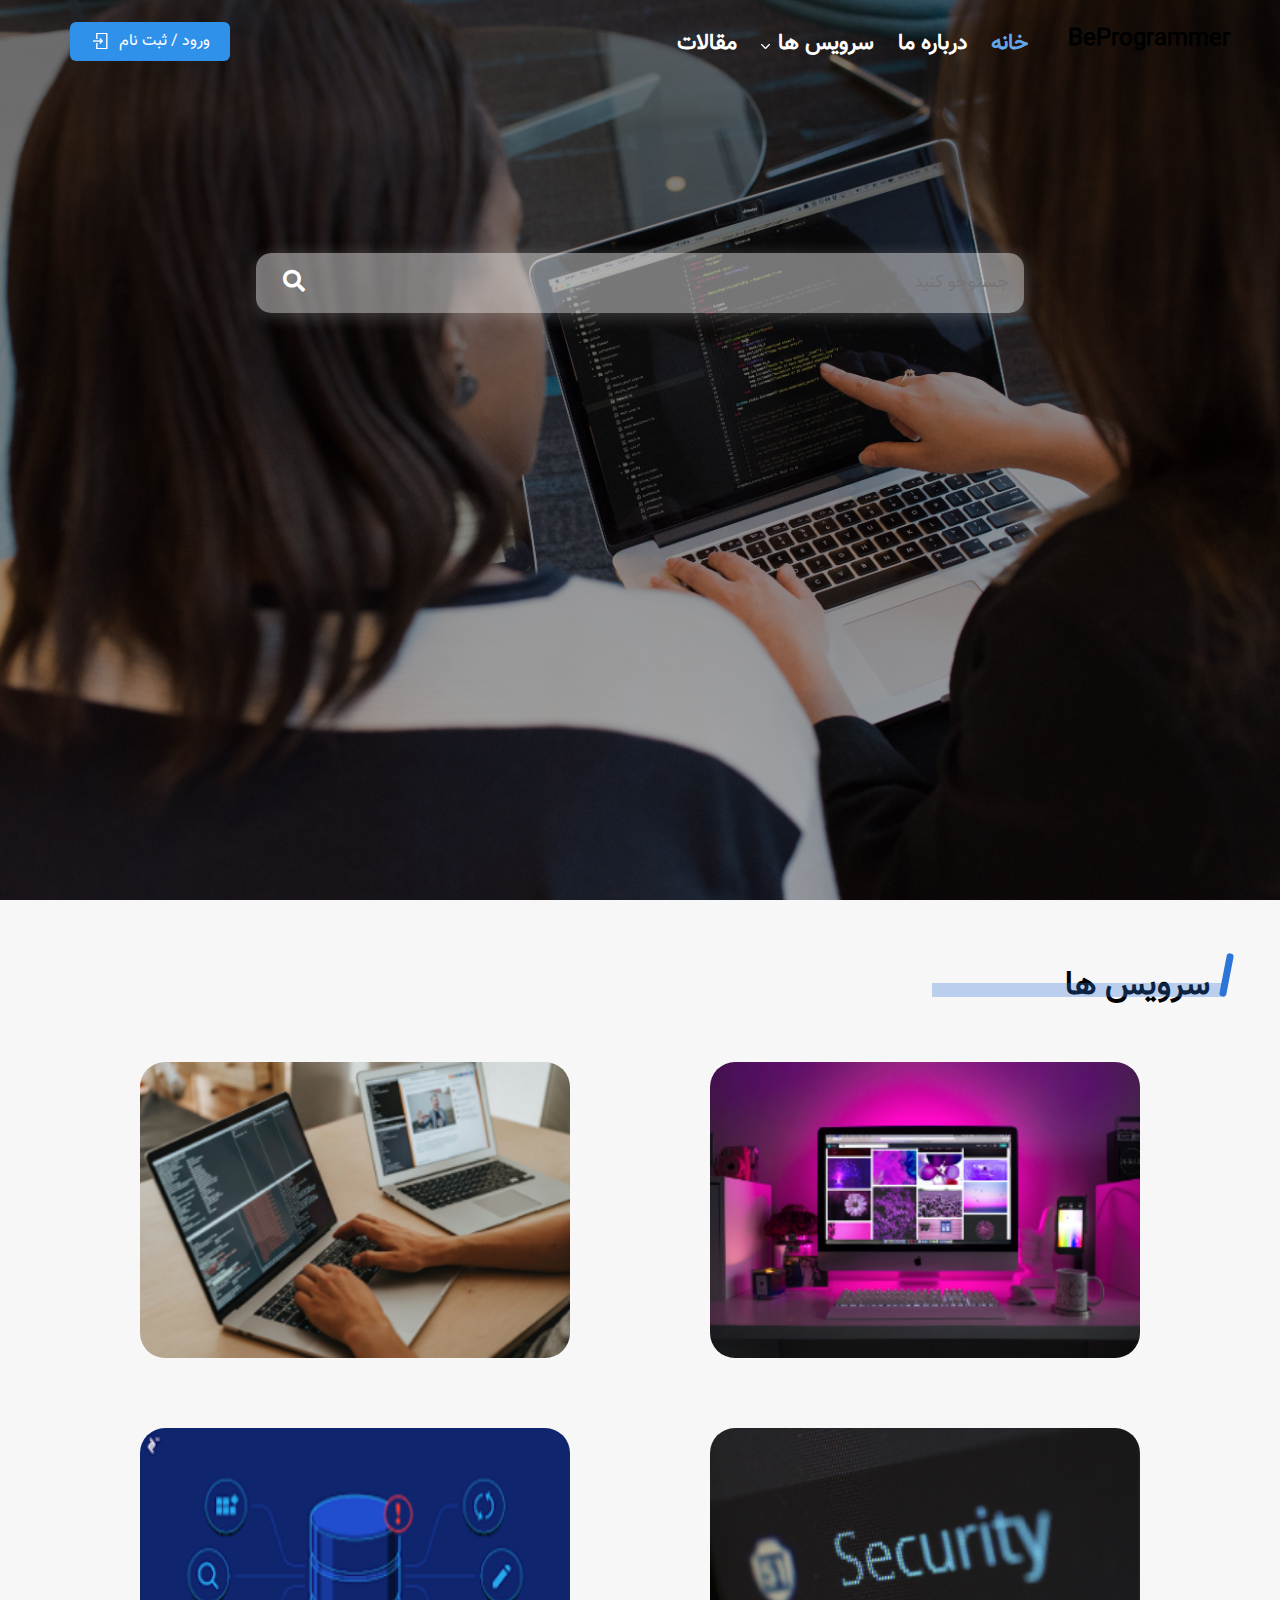
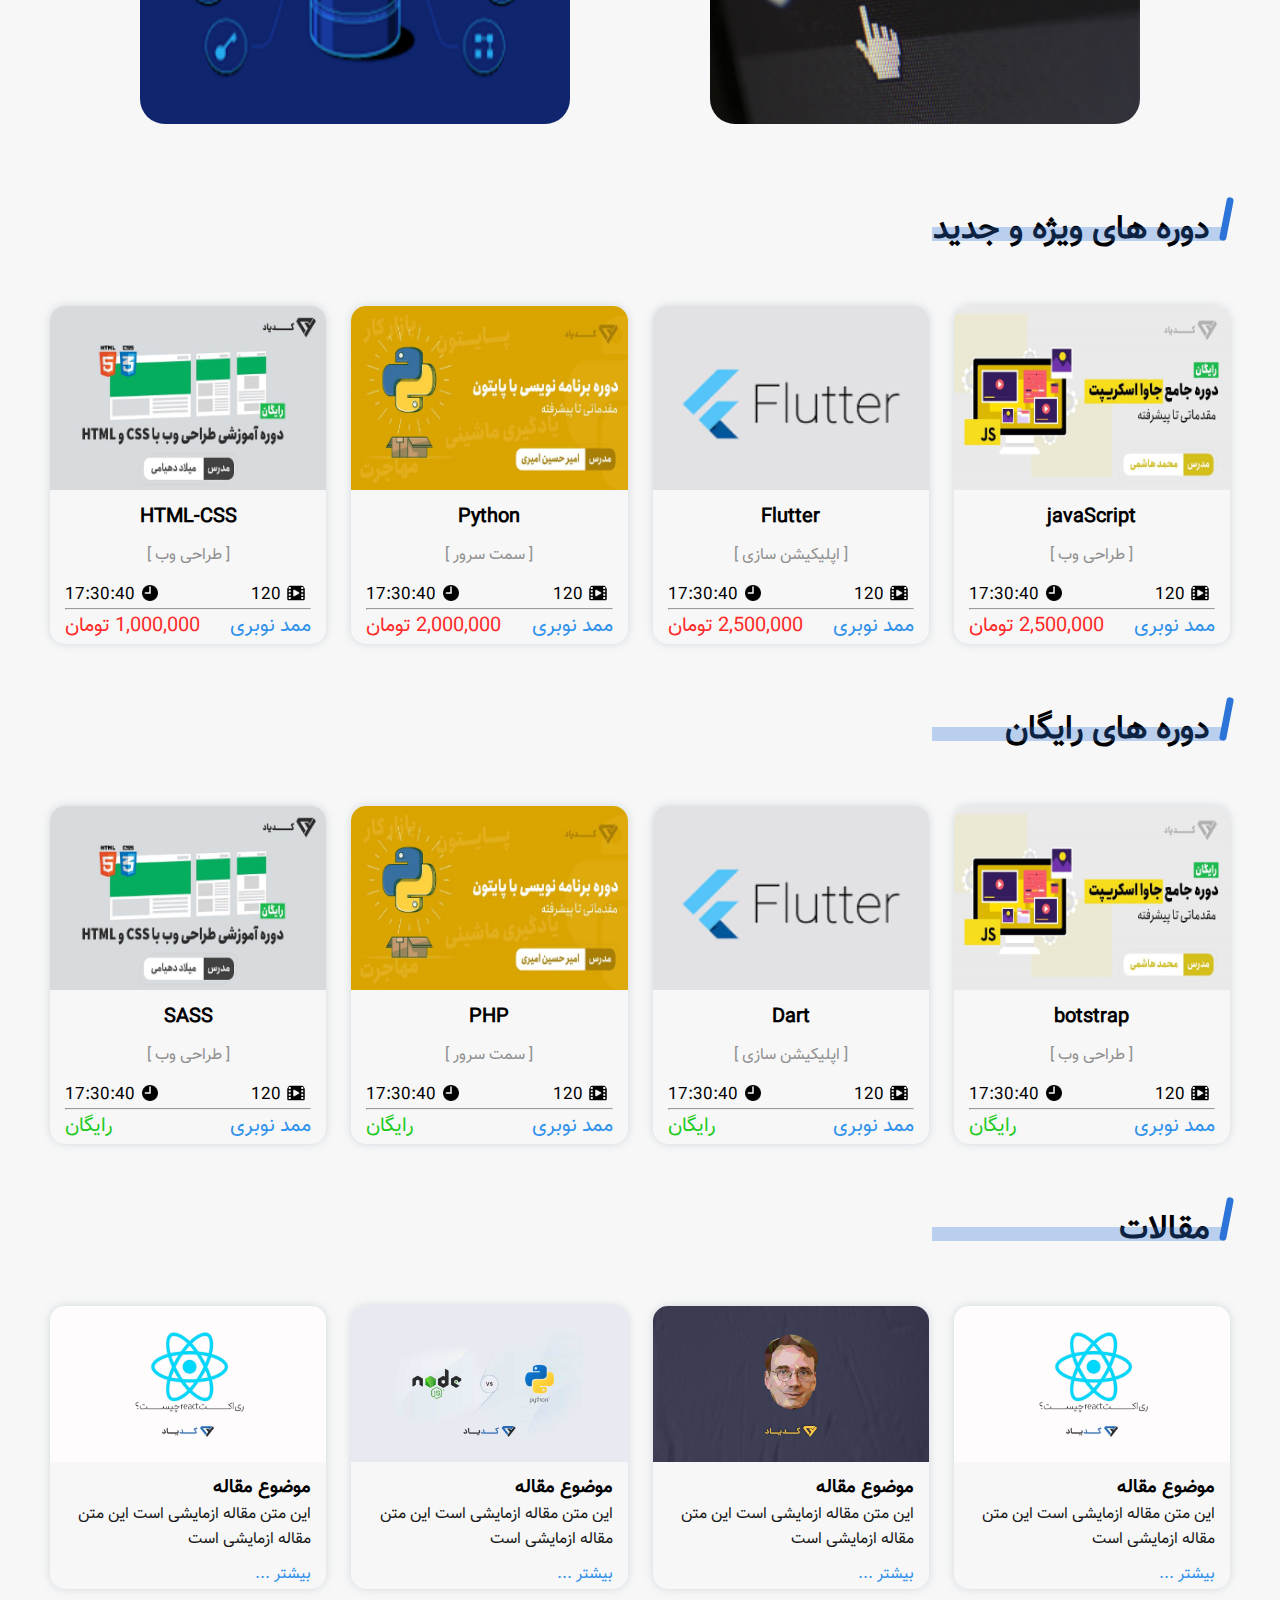
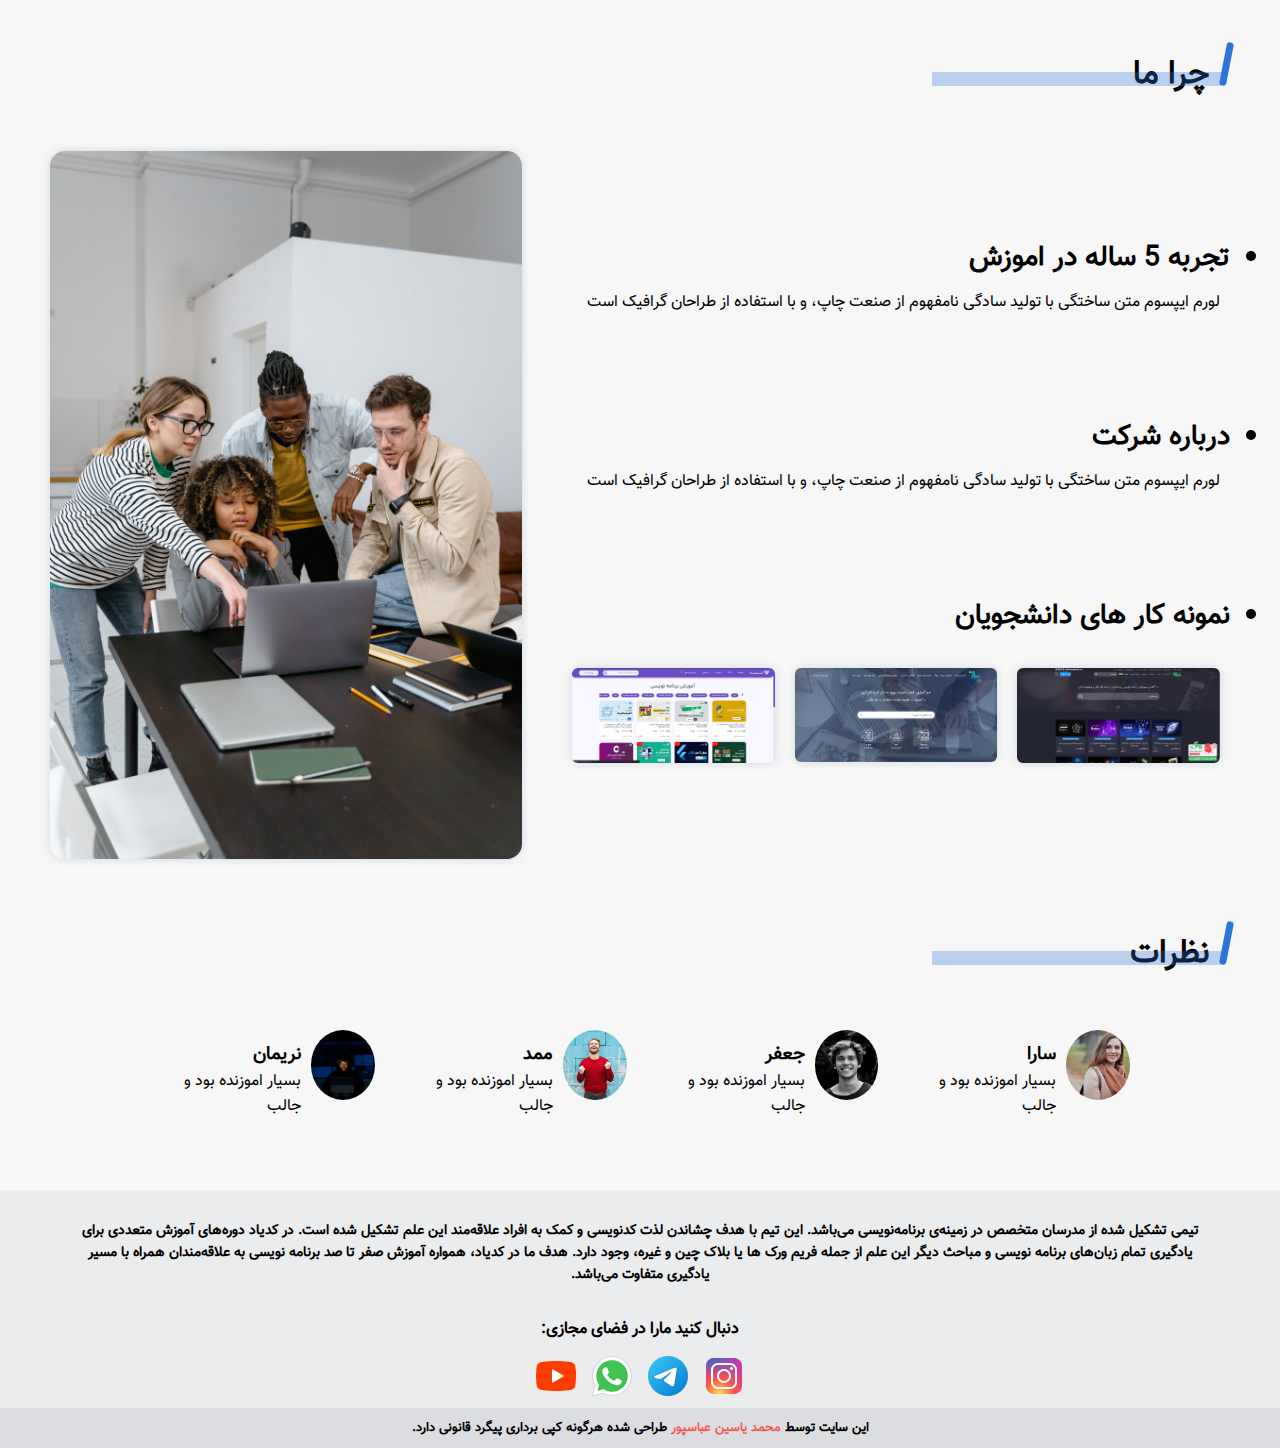
==== commit 88bf96ab: "add aboutUs" ====
--- a/index.html
+++ b/index.html
@@ -19,13 +19,14 @@
                 <button id="hamberMenu" ><img id="hamberMenuImg" src="./assets/images/icons/hamberMenuwhite.png" alt="hamberMenu"></button>
                 
                 <div class="logo">
-                    <img src="./assets/images/logo.png" alt="">
+                    <!-- <img src="./assets/images/logo1.png" alt=""> -->
+                    <h2>BeProgrammer</h2>
                  </div>
     
                 <nav class="navbar">
                     <ul>
                         <li><i class="header_icone" style="background: url('./assets/images/icons/homepage.svg') center no-repeat;"></i><a class="active-menu" href="index.html">خانه</a></li>
-                        <li><i class="header_icone" style="background: url('./assets/images/icons/aboutUs.svg') center no-repeat;"></i><a href="#">درباره ما</a></li>
+                        <li><i class="header_icone" style="background: url('./assets/images/icons/aboutUs.svg') center no-repeat;"></i><a href="./pages/aboutUs.html">درباره ما</a></li>
                         <li class="drop_down">
                             <span>سرویس ها</span>
                             <i class="drop_down_icone"></i>
@@ -48,11 +49,15 @@
             </div>
     
         </div>
+
         <div class="search">
-            <input class="search_srch" type="search" name="" placeholder="">
-            <a href="#"><button class="search_btn">کلمه مورد نظر را جستوجو کن</button></a>
-            <div class="clearfix"></div>
+            <input type="text" class="search_input" placeholder="جستوجو کنید">
+            <button class="search_btn">
+                <i class="fas fa-search"></i>
+            </button>
         </div>
+        
+        
 
 
          <!-- header_res -->
@@ -64,11 +69,17 @@
                         <li><a href="#">مقالات</a></li>
 
                     </ul>
-                    <div class="header_res_search">
-                        <input class="search_srch" type="search" name="" placeholder="">
-                        <a href="#"><button class="search_btn"><i class="fas fa-search fa-1x"></i></button></a>
-                        <div class="clearfix"></div>
-                    </div>
+                   
+
+                    <div class="search">
+                        <input type="text" class="search_input" placeholder="جستوجو کنید">
+                        <button class="search_btn">
+                            <i class="fas fa-search"></i>
+                        </button>
+                    </div>
+
+
+
         </nav>
 
     </section>
@@ -82,7 +93,7 @@
             <div class="div_titel_h3"><h3 class="titel_h3">سرویس ها</h3></div>
             <div class="service_box">
                 <div class="singel_service">
-                    <a href="#">
+                    <a href="./pages/service.html">
                     <img src="./assets/images/B-2.png" alt="">
                     <div class="overlay"></div>
                     <div class="service_desc">
--- a/assets/css/style.css
+++ b/assets/css/style.css
@@ -39,6 +39,7 @@
   margin: 0;
   box-sizing: border-box;
   font-family: "vazir";
+  outline: none;
 }
 
 body {
@@ -64,6 +65,11 @@
 .container {
   width: 100%;
   padding: 0 50px !important;
+}
+
+.containerEv {
+  width: 100%;
+  padding: 10px 100px 50px 100px;
 }
 
 .active-menu {
@@ -132,6 +138,9 @@
   margin-top: 20px;
   transition: var(--transition);
 }
+.logo img {
+  height: 40px;
+}
 
 .navbar {
   margin-right: 30px;
@@ -204,47 +213,40 @@
   margin-top: 2px;
 }
 
+/*search*/
 .search {
-  width: 100%;
-  padding: 0 200px;
-  margin: 250px auto;
-  transition: var(--transition);
-}
-
-.search_srch {
-  font-family: Arial;
-  font-weight: bold;
+  box-shadow: var(--box-shadow);
+  position: relative;
+  margin: 15% auto;
   width: 60%;
-  height: 55px;
-  background-color: var(--gray-hover);
+  border-radius: 15px;
+  box-sizing: border-box;
+  height: 60px;
+}
+.search .search_input {
   border: none;
-  color: rgb(0, 0, 0);
-  border-right: none;
-  font-size: 16px;
-  float: left;
-  padding: 10px;
-  border-bottom-left-radius: 6px;
-  border-top-left-radius: 6px;
-  margin-top: 17px;
-  box-shadow: var(--box-shadow);
-  outline: none;
-}
-
-.search_btn {
-  box-shadow: var(--box-shadow);
-  font-weight: bold;
-  width: 40%;
-  height: 55px;
-  background-color: rgba(255, 255, 255, 0.367);
+  width: 90%;
+  padding: 15px;
+  color: white;
+  background: rgba(255, 255, 255, 0.4431372549);
+  border-radius: 0px 15px 15px 0px;
+  height: 60px;
+  font-size: 18px;
+}
+.search .search_btn {
+  cursor: pointer;
+  background: rgba(255, 255, 255, 0.4431372549);
+  height: 60px;
+  border-radius: 15px 0px 0px 15px;
+  position: absolute;
+  box-sizing: border-box;
   border: none;
-  margin-top: 17px;
+  width: 10%;
+  padding: 15.5px;
+}
+.search .search_btn i {
+  font-size: 22px;
   color: white;
-  border-bottom-right-radius: 6px;
-  border-top-right-radius: 6px;
-  cursor: pointer;
-  font-size: 18px;
-  font-weight: normal;
-  padding: 0 10px;
 }
 
 /*header_res*/
@@ -259,24 +261,25 @@
   z-index: 1;
 }
 
-#header_res .header_res_search {
+#header_res .search {
+  display: block;
   position: absolute;
-  padding: 0px 30px;
-  top: 80px;
-}
-
-#header_res .search_srch {
-  width: 80%;
+  top: 35px;
+  width: 100%;
+  box-shadow: none;
+  padding: 0px 30px 0px 30px;
+}
+#header_res .search .search_input {
   height: 40px;
-  background-color: rgba(255, 255, 255, 0.512);
-  box-shadow: none;
-}
-
-#header_res .search_btn {
-  width: 20%;
+  padding: 5px;
+}
+#header_res .search .search_btn {
   height: 40px;
-  background: var(--orginal-blue-color);
-  box-shadow: none;
+  padding: 5px;
+}
+#header_res .search .search_btn i {
+  font-size: 18px;
+  margin-top: 7px;
 }
 
 #header_res ul {
@@ -591,30 +594,26 @@
 
 /*----footer-----*/
 .footer {
+  font-size: 14px;
   margin-top: 60px;
   display: grid;
   grid-template-columns: repeat(1, 1fr);
   gap: 10px;
   background-color: rgba(214, 217, 221, 0.368627451);
 }
-
 .footer .footer-item {
   text-align: center;
 }
-
-.footer-item-2 {
+.footer .footer-item-2 {
   padding: 30px;
 }
-
 .footer .footer-item p {
   text-align: center;
   font-weight: bolder;
 }
-
 .footer .footer-item h3 {
   margin-bottom: 10px;
 }
-
 .footer .footer-item a {
   padding: 2px;
 }
@@ -623,6 +622,7 @@
   background-color: rgba(214, 217, 221, 0.862745098);
   text-align: center;
   padding: 10px 0 10px;
+  font-size: 13px;
 }
 
 .footer-end span {
@@ -637,6 +637,13 @@
 /*-------------------------------------------------------------------*/
 /*-------------------------------------------------------------------*/
 /*-------------------------------acount-------------------------------*/
+.container_form_bg {
+  background: url(../images/banner-1.jpg);
+  background-repeat: no-repeat;
+  background-size: cover;
+  height: 100vh;
+}
+
 .container_form input {
   outline: none;
   border: none;
@@ -648,10 +655,10 @@
   margin-top: 3%;
   align-content: center;
   justify-content: center;
-  background: rgb(45, 154, 255);
+  background: rgba(255, 255, 255, 0.604);
   width: 380px;
   z-index: 1;
-  padding: 20px 10px;
+  padding: 10px;
   border-radius: 15px;
   font-family: sans-serif;
 }
@@ -667,7 +674,7 @@
   justify-content: center;
   align-items: center;
   /* background: #1f1f2b; */
-  background: rgba(255, 255, 255, 0.4078431373);
+  background: rgba(45, 153, 255, 0.491);
   width: 360px;
   margin-top: 70px;
   border-radius: 15px;
@@ -682,7 +689,8 @@
   height: 30px;
   border-radius: 5px;
   font-size: 17px;
-  padding: 5px;
+  padding: 20px;
+  background-color: rgba(255, 255, 255, 0.5411764706);
 }
 
 .container_form .item .signup:hover {
@@ -699,9 +707,9 @@
 .container_form .container-inner .item .btn {
   background: #ffffff;
   border: none;
-  padding: 13px 30px;
+  padding: 10px 35px;
   border-radius: 4px;
-  color: #102770;
+  color: rgba(45, 153, 255, 0.688);
   font-weight: 600;
   font-size: 15px;
   text-transform: uppercase;
@@ -712,7 +720,7 @@
 }
 
 .container_form .container-inner .item .btn:hover {
-  background: rgb(45, 154, 255);
+  background: rgb(74, 167, 255);
   color: #fff;
   box-shadow: 0 2px 20px 0 rgba(255, 234, 167, 0.548);
   cursor: pointer;
@@ -725,29 +733,172 @@
 
 .container_form .container-top-inner a {
   text-decoration: none;
-  color: rgb(255, 255, 255);
+  color: rgb(0, 0, 0);
   font-weight: bold;
   font-size: 16px;
   text-transform: uppercase;
 }
 
 .container_form .active {
-  border-bottom: 2px solid rgba(255, 255, 255, 0.692);
-  text-shadow: 1px 0px 1px rgba(255, 255, 255, 0.692);
+  border-bottom: 3px solid rgba(0, 0, 0, 0.692);
   font-size: 17px;
+}
+
+/*-------------------------------------------------------------------*/
+/*-------------------------------------------------------------------*/
+/*-------------------------------service-------------------------------*/
+/*header*/
+.mini_header {
+  background: #fff;
+  padding: 10px;
+}
+.mini_header ul li {
+  color: var(--orginal-blue-color);
+}
+.mini_header ul li a {
+  color: var(--orginal-blue-color);
+}
+.mini_header .navbar .btn_sin_log {
+  top: 5px;
+}
+
+/*-------------------------------------------------------------------*/
+/*-------------------------------------------------------------------*/
+/*-------------------------------aboutUs-------------------------------*/
+.aboutUs_slide_container1 {
+  max-width: 1300px;
+  margin: 0 auto;
+  display: flex;
+  align-items: center;
+  justify-content: center;
+}
+.aboutUs_slide_container1 #slider1 {
+  margin: 0 auto;
+  padding: 5px 20px;
+  width: 100%;
+  height: auto;
+  display: flex;
+  align-items: flex-start;
+  justify-content: flex-start;
+  flex-wrap: nowrap;
+  overflow-x: auto;
+  direction: ltr;
+}
+.aboutUs_slide_container1 .slider_item {
+  box-sizing: border-box;
+  margin: 1px;
+  width: 350px;
+  text-align: center;
+  background-color: #ffffff;
+  border-radius: 15px;
+  padding: 10px;
+  transform: scale(0.9);
+  transition: all 0.5s ease-in-out;
+  cursor: pointer;
+}
+.aboutUs_slide_container1 .slider_item:hover {
+  transform: scale(1);
+}
+.aboutUs_slide_container1 .slider_item img {
+  width: 330px;
+  border-radius: 15px;
+  -o-object-fit: cover;
+     object-fit: cover;
+  height: 200px;
+}
+.aboutUs_slide_container1 #btn_right_slid {
+  margin-left: 15px;
+}
+.aboutUs_slide_container1 #btn_left_slid {
+  margin-right: 15px;
+}
+.aboutUs_slide_container1 .arrow {
+  color: #2d74d9;
+  cursor: pointer;
+}
+.aboutUs_slide_container1 #slider1::-webkit-scrollbar {
+  background-color: rgb(226, 226, 226);
+  height: 5px;
+  width: 2px;
+}
+.aboutUs_slide_container1 #slider1::-webkit-scrollbar-track {
+  --webkit-box-shadow:inset 0 0 6px rgba(0,0,0,.1) ;
+}
+.aboutUs_slide_container1 #slider1::-webkit-scrollbar-thumb {
+  background-color: #2d74d9;
+  border: 2px solid 2d74d9;
+  border-radius: 5px;
+}
+
+.aboutUs_slide_container2 {
+  max-width: 1300px;
+  margin: 0 auto;
+  display: flex;
+  align-items: center;
+  justify-content: center;
+}
+.aboutUs_slide_container2 .slider2 {
+  margin: 0 auto;
+  padding: 5px 20px;
+  width: 100%;
+  height: auto;
+  display: flex;
+  align-items: flex-start;
+  justify-content: flex-start;
+  flex-wrap: nowrap;
+  overflow-x: auto;
+  direction: ltr;
+}
+.aboutUs_slide_container2 .slider2 .slider_item2 {
+  box-sizing: border-box;
+  margin: 1px;
+  width: 350px;
+  text-align: center;
+  background-color: #ffffff;
+  border-radius: 15px;
+  padding: 10px;
+  transform: scale(0.9);
+  transition: all 0.5s ease-in-out;
+  cursor: pointer;
+}
+.aboutUs_slide_container2 .slider2 .slider_item2:hover {
+  transform: scale(1);
+}
+.aboutUs_slide_container2 .slider2 .slider_item2 img {
+  width: 200px;
+  border-radius: 50%;
+  -o-object-fit: fill;
+     object-fit: fill;
+  height: 200px;
+  box-shadow: 0px 0px 8px rgba(164, 180, 195, 0.447);
+}
+.aboutUs_slide_container2 .btn_right_slid {
+  margin-left: 15px;
+}
+.aboutUs_slide_container2 .btn_left_slid {
+  margin-right: 15px;
+}
+.aboutUs_slide_container2 .arrow {
+  color: #2d74d9;
+  cursor: pointer;
+}
+.aboutUs_slide_container2 .slider2::-webkit-scrollbar {
+  background-color: rgb(226, 226, 226);
+  height: 5px;
+  width: 2px;
+}
+.aboutUs_slide_container2 .slider2::-webkit-scrollbar-track {
+  --webkit-box-shadow:inset 0 0 6px rgba(0,0,0,.1) ;
+}
+.aboutUs_slide_container2 .slider2::-webkit-scrollbar-thumb {
+  background-color: #2d74d9;
+  border: 2px solid 2d74d9;
+  border-radius: 5px;
 }
 
 /*-------------------------------------------------------------------*/
 /*-------------------------------------------------------------------*/
 /*----------------------------media query----------------------------*/
-@media screen and (min-width: 1200px) {
-  .search {
-    padding: 0 100px;
-  }
-  .container {
-    padding: 0 20px;
-  }
-}
 @media screen and (max-width: 1100px) {
   .about_us_content p {
     margin-bottom: 20px !important;
@@ -771,14 +922,14 @@
   }
 }
 @media screen and (max-width: 820px) {
+  .search {
+    display: none;
+  }
   .logo, .navbar ul {
     display: none;
   }
   #hamberMenu {
     display: block;
-  }
-  .search {
-    display: none;
   }
   .header .container {
     padding: 0 10px;
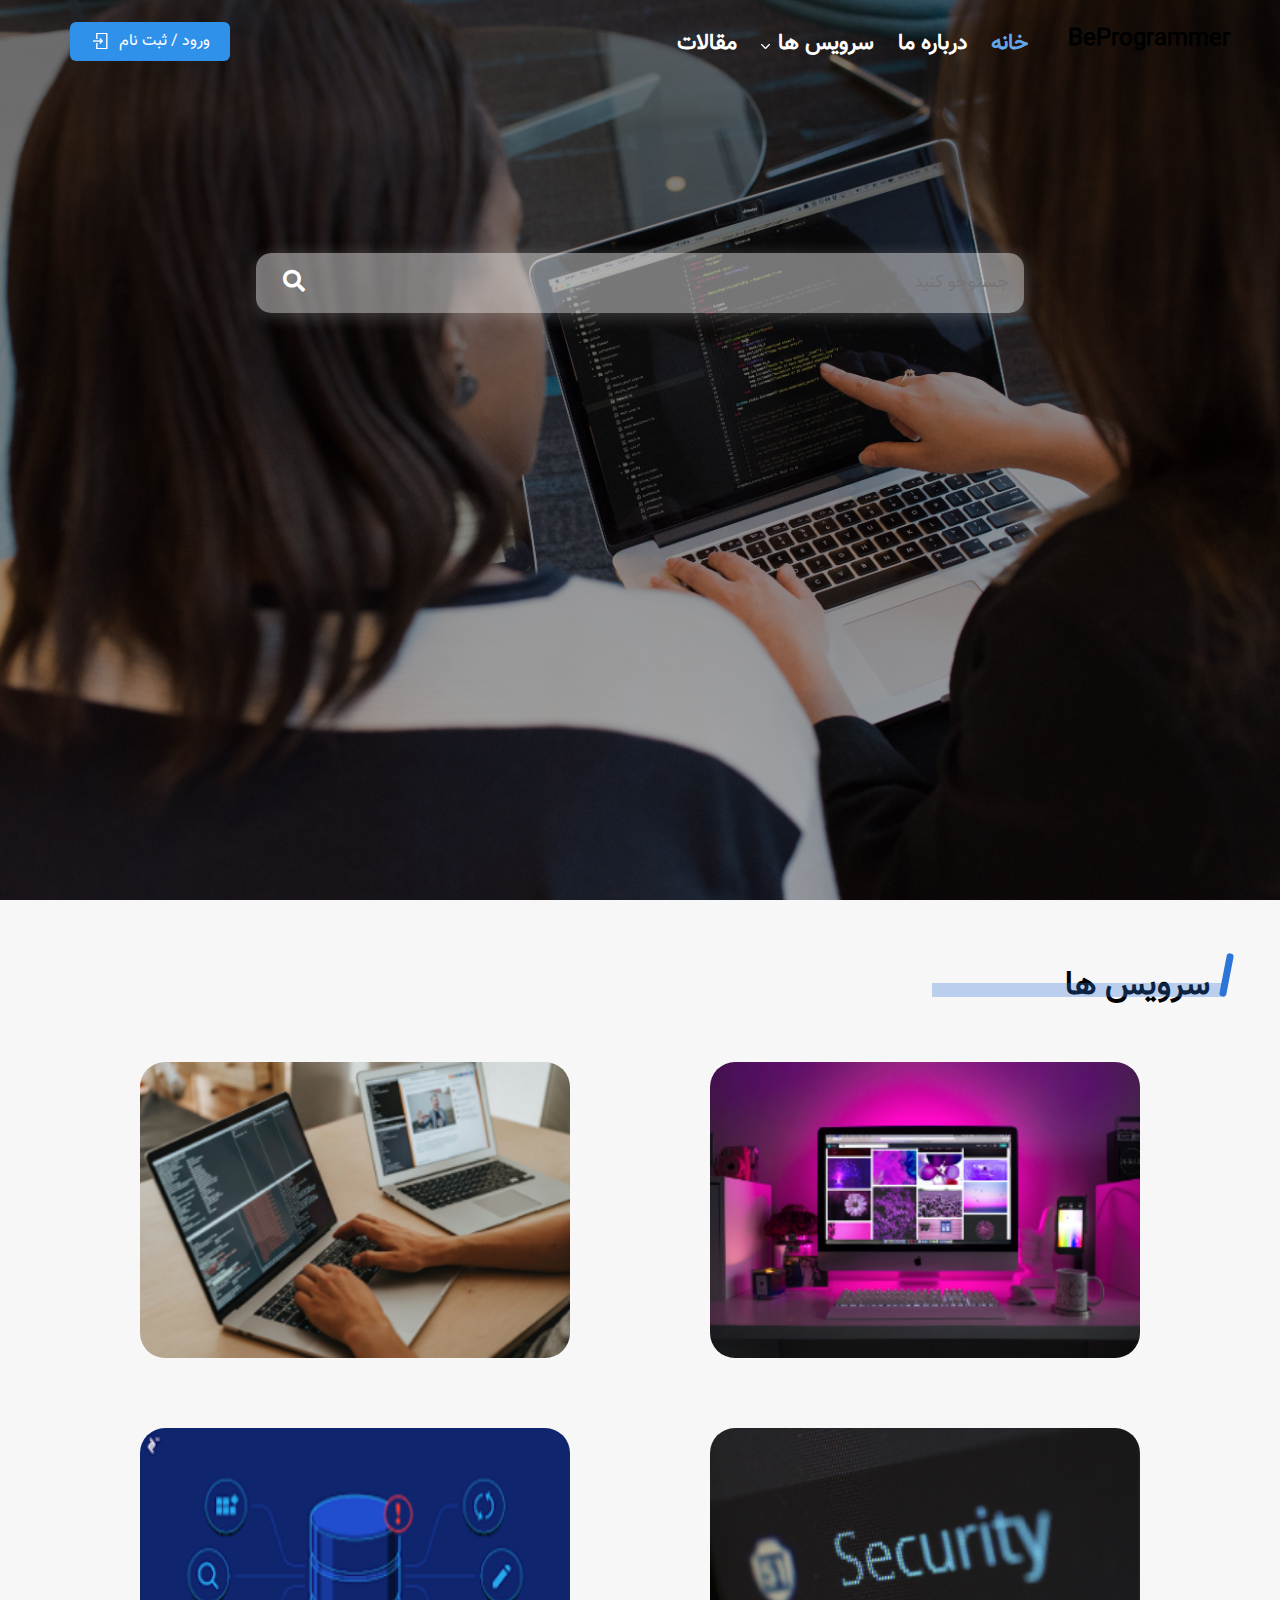
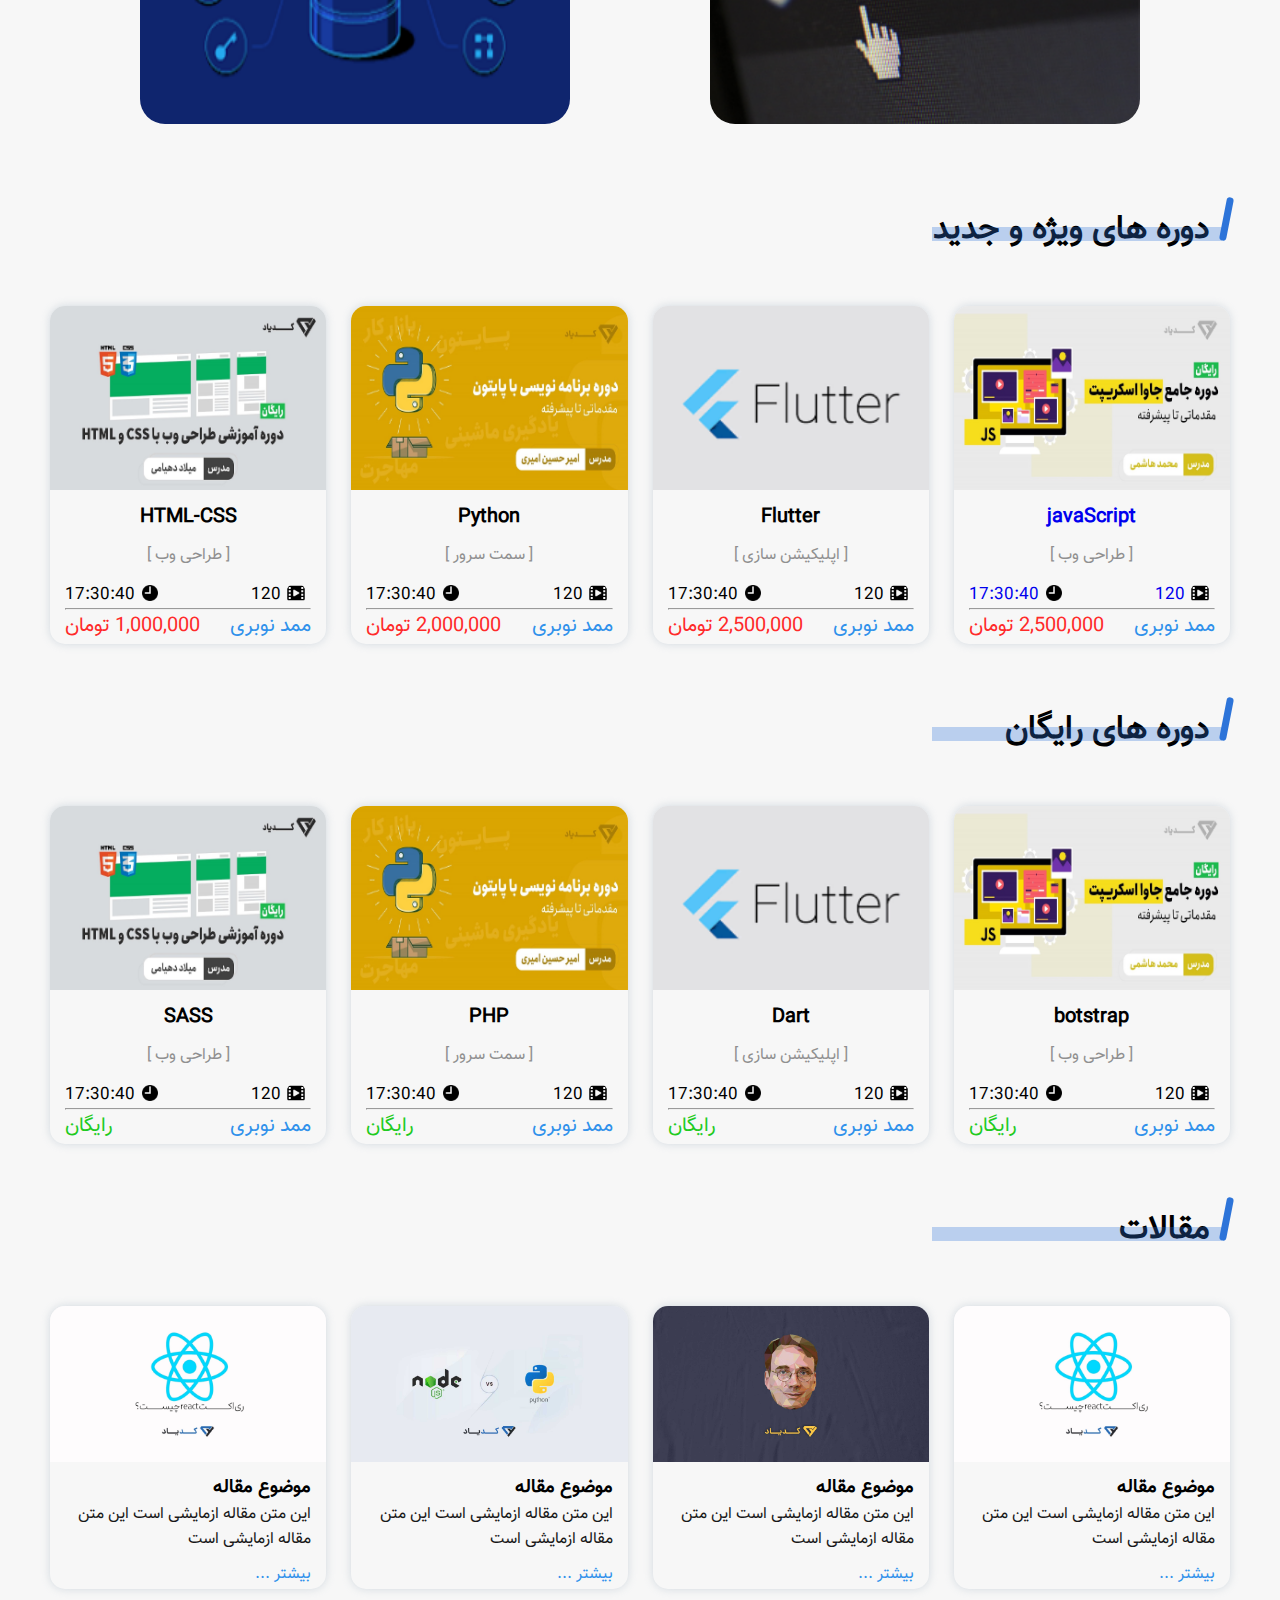
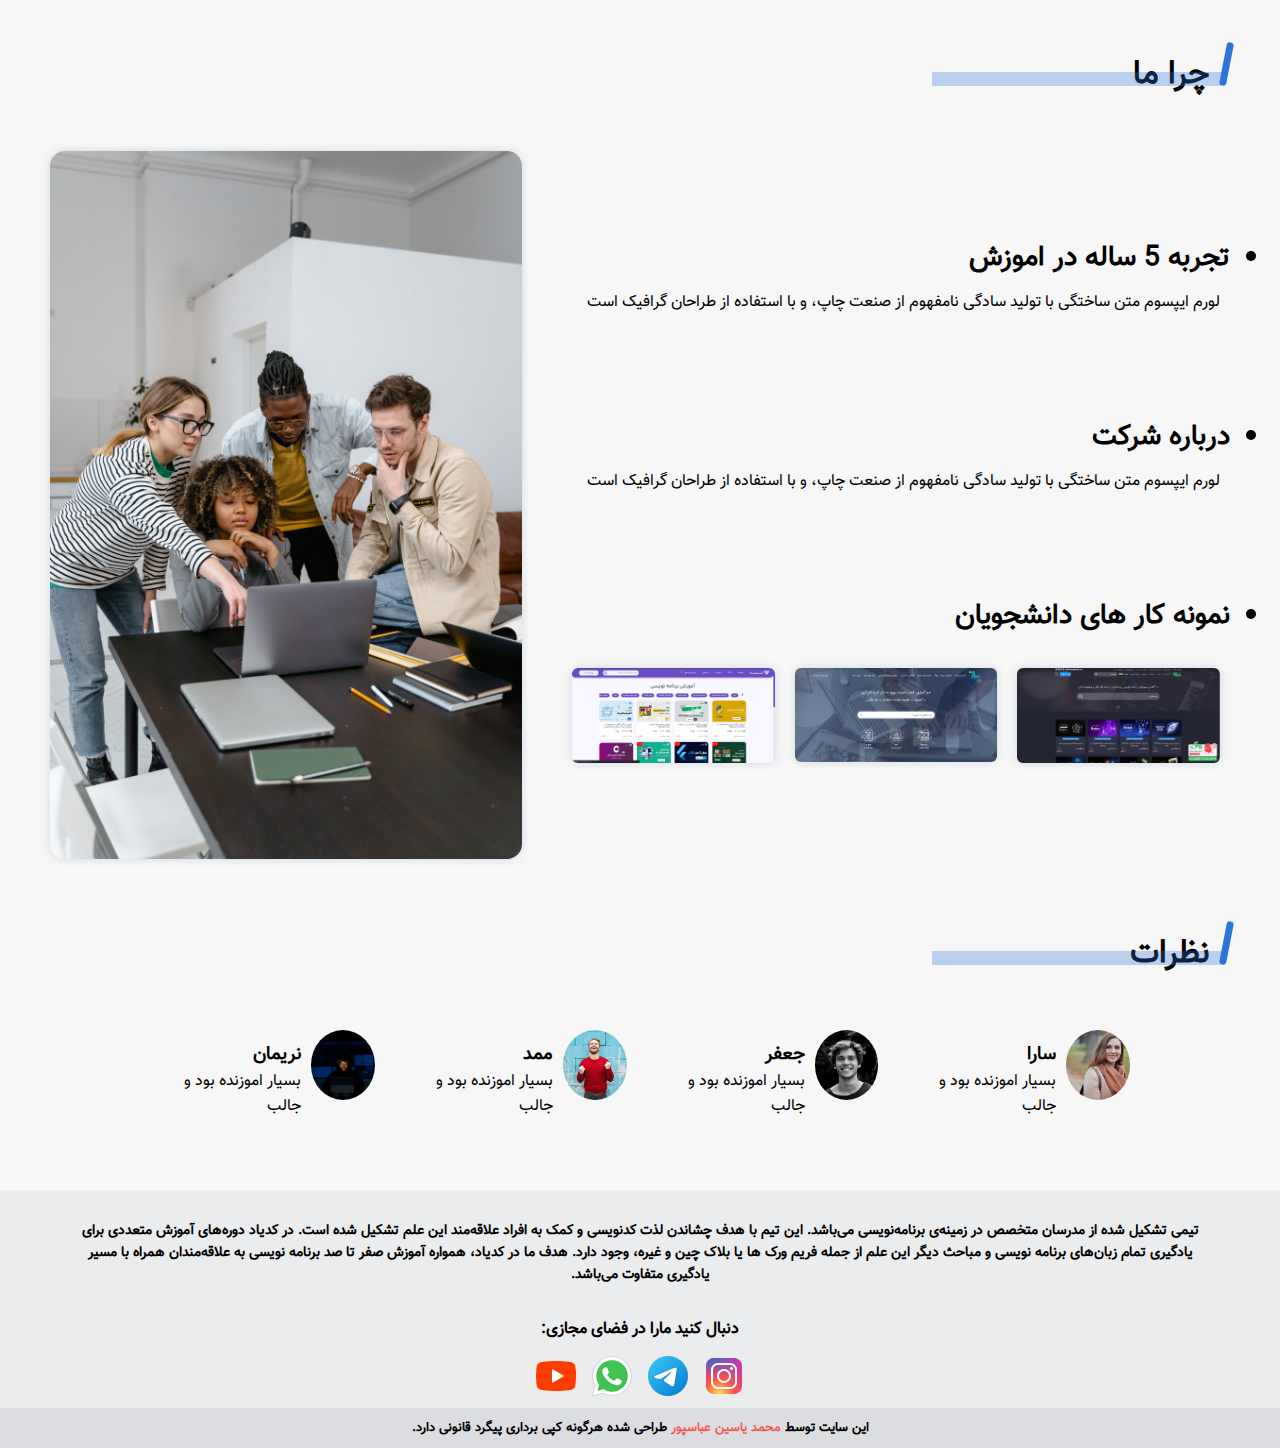
==== commit a8d67fb6: "add product page" ====
--- a/index.html
+++ b/index.html
@@ -31,13 +31,13 @@
                             <span>سرویس ها</span>
                             <i class="drop_down_icone"></i>
                             <ul class="drop_down_menue">
-                                <li><a href="#">طراحی وب</a></li>
+                                <li><a href="./pages/service.html">طراحی وب</a></li>
                                 <li><a href="#">اپلیکیشن سازی</a></li>
                                 <li><a href="#">دیتابیس</a></li>
                                 <li><a href="#">سمت سرور</a></li>
                             </ul>
                         </li>
-                        <li><a href="#">مقالات</a></li>
+                        <li><a href="./pages/articles.html">مقالات</a></li>
 
                     </ul>
                 <a href="./pages/acount.html"><button class="btn_sin_log"> ورود  /  ثبت نام <img src="./assets/images/icons/signin.png" alt=""></button></a>
@@ -143,26 +143,28 @@
             <div class="div_titel_h3"><h3 class="titel_h3">دوره های ویژه و جدید</h3></div>
             <div class="items">
                 <div class="item_box_pad">
-                    <div class="item_box">
-
-                            <div class="item_box_img">
-                                <img src="./assets/images/A-1.png" alt="">
-                           
-                            </div>
-                        <div class="item_box_body">
-                            <h2> javaScript</h2>
-                            <p>[ طراحی وب ] </p>
-                            <div class="item_span_top">
-                                <span><img src="./assets/images/icons/movie.png" alt="">120   </span>
-                                <span><img src="./assets/images/icons/clock.png" alt="">17:30:40</span>
-                            </div>
-                            <hr>
-                            <div class="item_span_botton">
-                                <span>ممد نوبری</span>
-                                <span class="colorRed">2,500,000 تومان</span>
-                            </div>
-                        </div>
-                    </div>
+                   <a href="./pages/product.html">
+                    <div class="item_box">
+
+                        <div class="item_box_img">
+                            <img src="./assets/images/A-1.png" alt="">
+                       
+                        </div>
+                    <div class="item_box_body">
+                        <h2> javaScript</h2>
+                        <p>[ طراحی وب ] </p>
+                        <div class="item_span_top">
+                            <span><img src="./assets/images/icons/movie.png" alt="">120   </span>
+                            <span><img src="./assets/images/icons/clock.png" alt="">17:30:40</span>
+                        </div>
+                        <hr>
+                        <div class="item_span_botton">
+                            <span>ممد نوبری</span>
+                            <span class="colorRed">2,500,000 تومان</span>
+                        </div>
+                    </div>
+                </div>
+                   </a>
                 </div>
                 <div class="item_box_pad">
                     <div class="item_box">
--- a/assets/css/style.css
+++ b/assets/css/style.css
@@ -819,6 +819,7 @@
 .aboutUs_slide_container1 #slider1::-webkit-scrollbar {
   background-color: rgb(226, 226, 226);
   height: 5px;
+  display: none;
   width: 2px;
 }
 .aboutUs_slide_container1 #slider1::-webkit-scrollbar-track {
@@ -837,7 +838,7 @@
   align-items: center;
   justify-content: center;
 }
-.aboutUs_slide_container2 .slider2 {
+.aboutUs_slide_container2 #slider2 {
   margin: 0 auto;
   padding: 5px 20px;
   width: 100%;
@@ -849,7 +850,7 @@
   overflow-x: auto;
   direction: ltr;
 }
-.aboutUs_slide_container2 .slider2 .slider_item2 {
+.aboutUs_slide_container2 #slider2 .slider_item2 {
   box-sizing: border-box;
   margin: 1px;
   width: 350px;
@@ -861,10 +862,10 @@
   transition: all 0.5s ease-in-out;
   cursor: pointer;
 }
-.aboutUs_slide_container2 .slider2 .slider_item2:hover {
+.aboutUs_slide_container2 #slider2 .slider_item2:hover {
   transform: scale(1);
 }
-.aboutUs_slide_container2 .slider2 .slider_item2 img {
+.aboutUs_slide_container2 #slider2 .slider_item2 img {
   width: 200px;
   border-radius: 50%;
   -o-object-fit: fill;
@@ -872,34 +873,330 @@
   height: 200px;
   box-shadow: 0px 0px 8px rgba(164, 180, 195, 0.447);
 }
-.aboutUs_slide_container2 .btn_right_slid {
+.aboutUs_slide_container2 #btn_right_slid {
   margin-left: 15px;
 }
-.aboutUs_slide_container2 .btn_left_slid {
+.aboutUs_slide_container2 #btn_left_slid {
   margin-right: 15px;
 }
 .aboutUs_slide_container2 .arrow {
   color: #2d74d9;
   cursor: pointer;
 }
-.aboutUs_slide_container2 .slider2::-webkit-scrollbar {
+.aboutUs_slide_container2 #slider2::-webkit-scrollbar {
   background-color: rgb(226, 226, 226);
   height: 5px;
+  display: none;
   width: 2px;
 }
-.aboutUs_slide_container2 .slider2::-webkit-scrollbar-track {
+.aboutUs_slide_container2 #slider2::-webkit-scrollbar-track {
   --webkit-box-shadow:inset 0 0 6px rgba(0,0,0,.1) ;
 }
-.aboutUs_slide_container2 .slider2::-webkit-scrollbar-thumb {
+.aboutUs_slide_container2 #slider2::-webkit-scrollbar-thumb {
   background-color: #2d74d9;
   border: 2px solid 2d74d9;
   border-radius: 5px;
 }
 
+.aboutUs_slide_container3 {
+  max-width: 1300px;
+  margin: 0 auto;
+  display: flex;
+  align-items: center;
+  justify-content: center;
+}
+.aboutUs_slide_container3 #slider3 {
+  margin: 0 auto;
+  padding: 5px 20px;
+  width: 100%;
+  height: auto;
+  display: flex;
+  align-items: flex-start;
+  justify-content: flex-start;
+  flex-wrap: nowrap;
+  overflow-x: auto;
+  direction: ltr;
+}
+.aboutUs_slide_container3 #slider3 .slider_item3 {
+  box-sizing: border-box;
+  margin: 1px;
+  width: 350px;
+  text-align: center;
+  background-color: #ffffff;
+  border-radius: 15px;
+  padding: 10px;
+  transform: scale(0.9);
+  transition: all 0.5s ease-in-out;
+  cursor: pointer;
+  padding: 0px;
+  background-color: none;
+}
+.aboutUs_slide_container3 #slider3 .slider_item3:hover {
+  transform: scale(1);
+}
+.aboutUs_slide_container3 #slider3 .slider_item3 img {
+  width: 300px;
+  border-radius: 15px;
+  -o-object-fit: fill;
+     object-fit: fill;
+  height: 200px;
+  box-shadow: 0px 0px 8px rgba(164, 180, 195, 0.447);
+}
+.aboutUs_slide_container3 #btn_right_slid3 {
+  margin-left: 15px;
+}
+.aboutUs_slide_container3 #btn_left_slid3 {
+  margin-right: 15px;
+}
+.aboutUs_slide_container3 .arrow {
+  color: #2d74d9;
+  cursor: pointer;
+}
+.aboutUs_slide_container3 #slider3::-webkit-scrollbar {
+  background-color: rgb(226, 226, 226);
+  height: 5px;
+  display: none;
+  width: 2px;
+}
+.aboutUs_slide_container3 #slider3::-webkit-scrollbar-track {
+  --webkit-box-shadow:inset 0 0 6px rgba(0,0,0,.1) ;
+}
+.aboutUs_slide_container3 #slider3::-webkit-scrollbar-thumb {
+  background-color: #2d74d9;
+  border: 2px solid 2d74d9;
+  border-radius: 5px;
+}
+
+/*-------------------------------------------------------------------*/
+/*-------------------------------------------------------------------*/
+/*-------------------------------articles-------------------------------*/
+.all_articles_content {
+  display: flex;
+  justify-content: space-between;
+  gap: 0px 50px;
+}
+
+.menu_articles {
+  display: flex;
+  width: 22%;
+}
+.menu_articles ul {
+  width: 100%;
+}
+.menu_articles ul li {
+  background-color: #fff;
+  display: flex;
+  justify-content: space-between;
+  align-items: center;
+  padding: 10px;
+  margin-bottom: 25px;
+  border-radius: 10px;
+  box-shadow: 0 0 15px rgba(204, 204, 204, 0.5803921569);
+  transition: all 0.4s ease-in-out;
+  cursor: pointer;
+}
+.menu_articles ul li:hover {
+  transform: scale(1.08);
+}
+.menu_articles ul li a {
+  color: #2d74d9;
+  font-size: 18px;
+}
+.menu_articles ul li img {
+  width: 50px;
+}
+
+.items_articles {
+  width: 78%;
+  display: flex;
+  justify-content: space-between;
+  gap: 30px;
+  height: 100%;
+  flex-wrap: wrap;
+  cursor: pointer;
+}
+.items_articles .item_articles {
+  width: calc(33.3333333333% - 25px);
+  box-shadow: 0px 0px 8px rgba(164, 180, 195, 0.447);
+  transition: 0.5s;
+  border-radius: 15px;
+}
+.items_articles .item_articles:hover {
+  transform: scale(1.08);
+}
+.items_articles .item_articles img {
+  width: 100%;
+  border-radius: 15px 15px 0 0;
+}
+.items_articles .item_articles .item_content_articles {
+  padding: 15px;
+}
+.items_articles .item_articles .item_content_articles p {
+  margin: 10px 0;
+  text-align: justify;
+}
+.items_articles .item_articles .item_content_articles a {
+  color: #2d74d9;
+}
+
+/*-------------------------------------------------------------------*/
+/*-------------------------------------------------------------------*/
+/*-------------------------------product-------------------------------*/
+.product_div {
+  display: flex;
+  justify-content: space-between;
+  width: 100%;
+}
+.product_div .product_div_right {
+  display: flex;
+  flex-wrap: wrap;
+  width: 50%;
+  height: 100%;
+  justify-content: center;
+  padding: 0 50px;
+}
+.product_div .product_div_right .move_course {
+  width: 100%;
+  height: 100%;
+}
+.product_div .product_div_right .move_course video {
+  width: 100%;
+  border-radius: 15px;
+  box-shadow: 0px 0px 10px 5px rgba(0, 0, 0, 0.137254902);
+}
+.product_div .product_div_right .course_btns {
+  width: 100%;
+  display: flex;
+  justify-content: space-between;
+  margin-top: 20px;
+  gap: 20px;
+}
+.product_div .product_div_right .course_btns .course_btn {
+  font-size: 20px;
+  font-weight: bold;
+  border-radius: 15px;
+  box-shadow: 0px 0px 10px 5px rgba(168, 168, 168, 0.1764705882);
+}
+.product_div .product_div_right .course_btns .course_btn_r {
+  height: 50px;
+  width: 40%;
+  background-color: white;
+  display: flex;
+  justify-content: center;
+  align-items: center;
+  color: #80C0FF;
+}
+.product_div .product_div_right .course_btns .course_btn_l {
+  height: 50px;
+  width: 60%;
+  background-color: #80C0FF;
+  display: flex;
+  justify-content: center;
+  align-items: center;
+  color: #fff;
+}
+.product_div .product_div_left {
+  display: flex;
+  justify-content: center;
+  flex-wrap: wrap;
+  width: 50%;
+  padding: 0 50px;
+}
+.product_div .product_div_left .product_price {
+  display: inline-block;
+  box-shadow: 0px 0px 10px 5px rgba(168, 168, 168, 0.1764705882);
+  background-color: #3091EB;
+  border-radius: 10px;
+  padding: 5px 30px;
+  text-align: center;
+  font-size: 28px;
+  color: white;
+}
+.product_div .product_div_left .product_price span:first-child {
+  text-decoration: line-through;
+}
+.product_div .product_div_left .category {
+  width: 100%;
+  font-size: 12px;
+  margin-top: 20px;
+}
+.product_div .product_div_left .category span {
+  background-color: #2D74D9;
+  padding: 5px 15px;
+  border-radius: 15px;
+  color: #fff;
+}
+.product_div .product_div_left .product_ditals {
+  box-shadow: 0px 0px 10px 5px rgba(168, 168, 168, 0.1764705882);
+  margin-top: 20px;
+  width: 100%;
+  background-color: #80C0FF;
+  border-radius: 15px;
+  padding: 20px;
+}
+.product_div .product_div_left .product_ditals p {
+  line-height: 35px;
+}
+.product_div .product_div_left .product_properties {
+  width: 100%;
+  margin-top: 20px;
+  display: flex;
+  justify-content: space-between;
+  flex-wrap: wrap;
+  align-items: center;
+  gap: 20px;
+}
+.product_div .product_div_left .product_properties .product_properties_item {
+  padding: 10px;
+  background-color: #fff;
+  width: calc(50% - 20px);
+  height: 70px;
+  box-shadow: 0px 0px 10px 5px rgba(168, 168, 168, 0.1764705882);
+  border-radius: 15px;
+  display: flex;
+  justify-content: center;
+  align-items: center;
+}
+.product_div .product_div_left .product_properties .product_properties_item p {
+  font-size: 22px;
+  font-weight: 500;
+}
+.product_div .product_div_left .product_properties .product_properties_item p span {
+  font-size: 18px;
+  font-weight: 300;
+}
+.product_div .product_div_left .product_comments {
+  font-size: 12px;
+  margin-top: 20px;
+  width: 100%;
+  display: flex;
+  align-items: center;
+}
+
 /*-------------------------------------------------------------------*/
 /*-------------------------------------------------------------------*/
 /*----------------------------media query----------------------------*/
+@media screen and (max-width: 1200px) {
+  .product_div {
+    gap: 20px;
+  }
+  .product_div_right {
+    padding: 0 !important;
+  }
+  .product_div_left {
+    padding: 0 !important;
+  }
+}
 @media screen and (max-width: 1100px) {
+  .menu_articles {
+    width: 30%;
+  }
+  .items_articles {
+    width: 70%;
+  }
+  .item_articles {
+    width: calc(50% - 25px) !important;
+  }
   .about_us_content p {
     margin-bottom: 20px !important;
   }
@@ -922,6 +1219,28 @@
   }
 }
 @media screen and (max-width: 820px) {
+  .product_div {
+    flex-wrap: wrap;
+    flex-direction: column-reverse;
+  }
+  .product_div_right {
+    width: 100% !important;
+  }
+  .product_div_left {
+    width: 100% !important;
+  }
+  .product_div_left .product_properties_item {
+    width: 100% !important;
+  }
+  .menu_articles {
+    width: 40%;
+  }
+  .items_articles {
+    width: 60%;
+  }
+  .item_articles {
+    width: calc(100% - 25px) !important;
+  }
   .search {
     display: none;
   }
@@ -978,4 +1297,19 @@
   .about_us_content_in {
     grid-template-columns: repeat(1, 1fr) !important;
   }
+}
+@media screen and (max-width: 700px) {
+  .all_articles_content {
+    flex-wrap: wrap;
+    align-items: center;
+    justify-content: center;
+  }
+  .menu_articles {
+    width: 94%;
+  }
+  .items_articles {
+    width: 100%;
+    align-items: center;
+    justify-content: center;
+  }
 }/*# sourceMappingURL=style.css.map */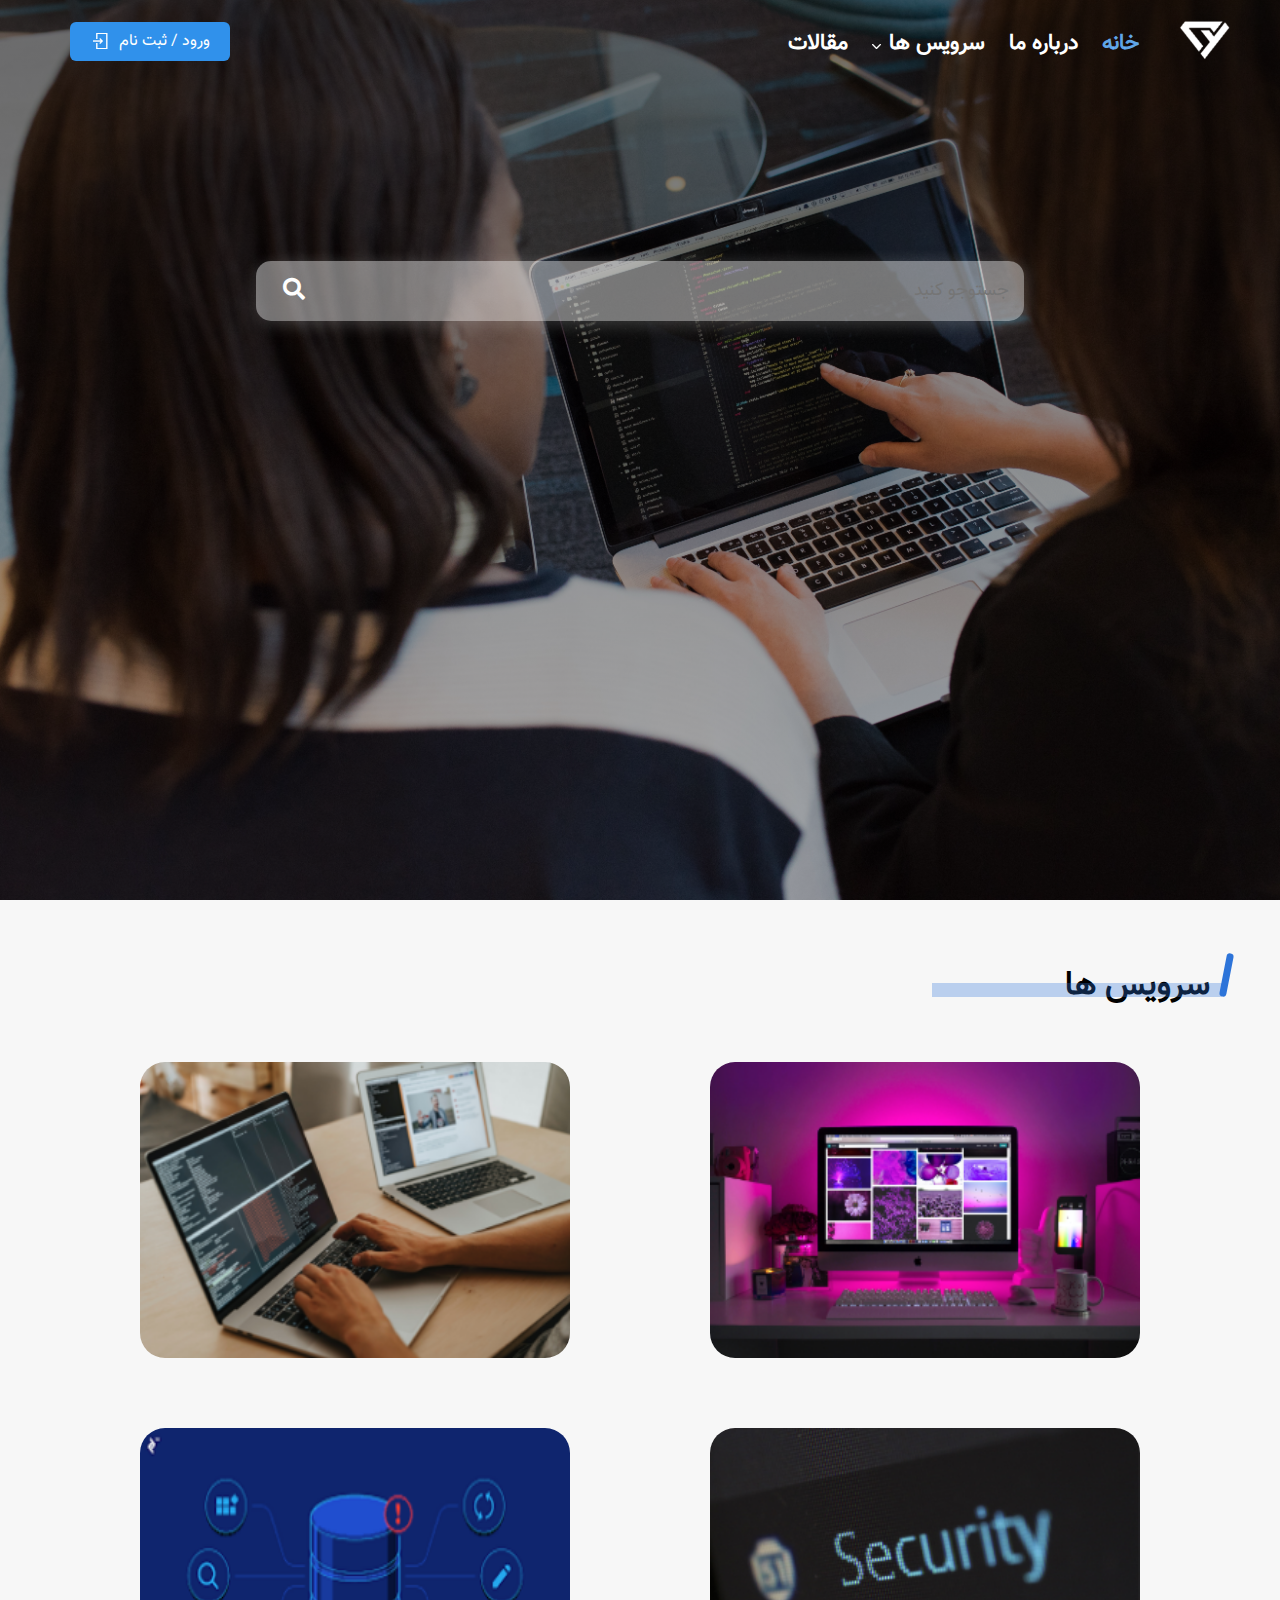
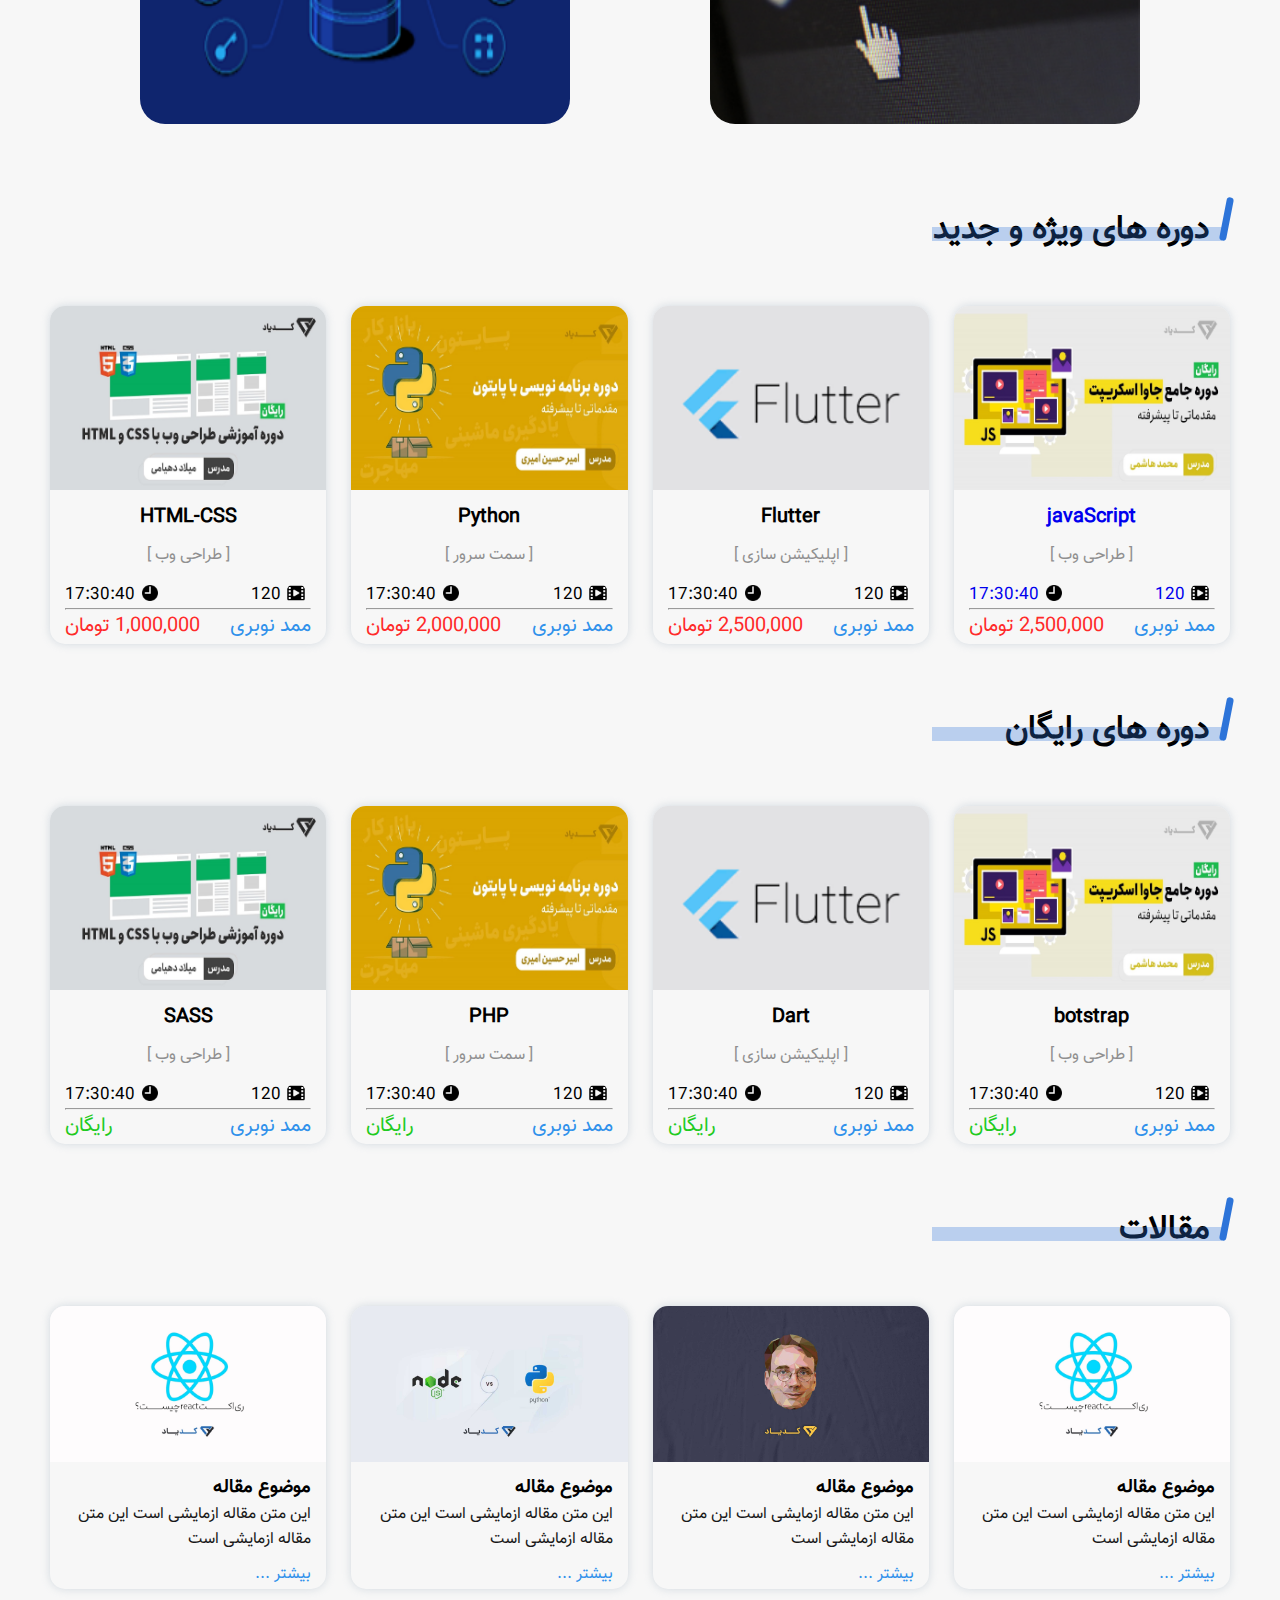
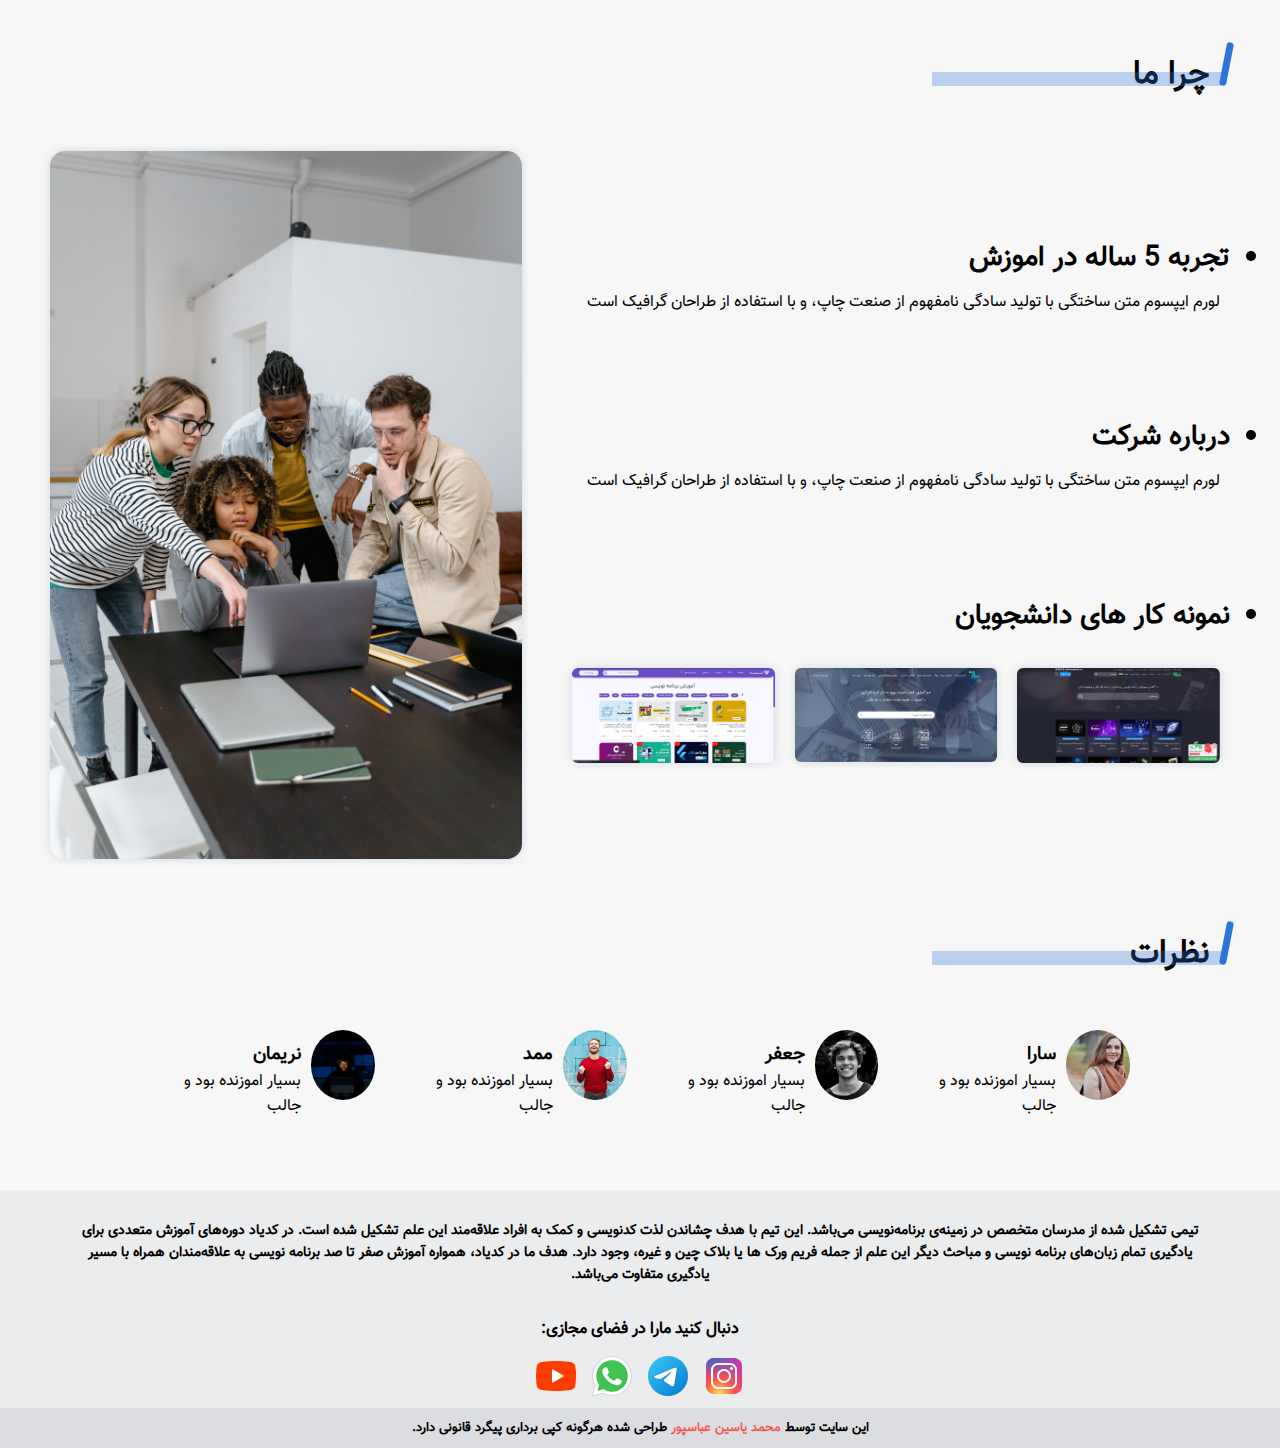
==== commit 27f337c1: "add link to pages" ====
--- a/index.html
+++ b/index.html
@@ -19,8 +19,8 @@
                 <button id="hamberMenu" ><img id="hamberMenuImg" src="./assets/images/icons/hamberMenuwhite.png" alt="hamberMenu"></button>
                 
                 <div class="logo">
-                    <!-- <img src="./assets/images/logo1.png" alt=""> -->
-                    <h2>BeProgrammer</h2>
+                    <img src="./assets/images/logo.png" alt="">
+                    
                  </div>
     
                 <nav class="navbar">
@@ -64,9 +64,9 @@
         <nav id="header_res">
                     <ul>
                         <li><a class="active-menu" href="index.html">خانه</a></li>
-                        <li><a href="#">درباره ما</a></li>
-                        <li><a href="#">سرویس ها</a></li>
-                        <li><a href="#">مقالات</a></li>
+                        <li><a href="./pages/aboutUs.html">درباره ما</a></li>
+                        <li><a href="./pages/service.html">سرویس ها</a></li>
+                        <li><a href="./pages/articles.html">مقالات</a></li>
 
                     </ul>
                    
@@ -336,7 +336,7 @@
                       <div class="maghaleh_item_body">
                         <h3>موضوع مقاله</h3>
                         <p>این متن مقاله ازمایشی است این متن مقاله ازمایشی است</p>
-                        <a href="#">بیشتر ...</a>
+                        <a href="./pages/singelArticles.html">بیشتر ...</a>
                       </div>
                      
                     </div>
--- a/assets/css/style.css
+++ b/assets/css/style.css
@@ -117,6 +117,10 @@
   color: rgb(255, 42, 42) !important;
 }
 
+.this_inline_block {
+  display: inline-block !important;
+}
+
 /*-------------------------------------------------------------------*/
 /*-------------------------------------------------------------------*/
 /*-------------------------------index-------------------------------*/
@@ -1173,6 +1177,360 @@
   align-items: center;
 }
 
+.section_product_titel {
+  display: flex;
+  justify-content: space-between;
+  align-items: center;
+  background-color: #E1E1E1;
+  border-radius: 10px;
+  padding: 10px;
+  box-shadow: 0px 0px 10px 5px rgba(111, 111, 111, 0.0823529412);
+  margin-bottom: 15px;
+  margin-top: 100px;
+}
+.section_product_titel h3 {
+  font-size: 20px;
+  background-color: white;
+  padding: 5px 25px;
+  border-radius: 10px;
+  font-weight: 200;
+}
+.section_product_titel img {
+  width: 25px;
+}
+
+.section_product_item {
+  display: flex;
+  justify-content: space-between;
+  align-items: center;
+  background-color: #e7e7e7;
+  border-radius: 10px;
+  padding: 10px;
+  box-shadow: 0px 0px 5px 5px rgba(111, 111, 111, 0.0392156863);
+  margin-bottom: 10px;
+}
+.section_product_item .section_product_item_part {
+  display: flex;
+  justify-content: space-between;
+  align-items: center;
+  height: 35px;
+}
+.section_product_item .section_product_item_part span {
+  width: 30px;
+  height: 30px;
+  background-color: white;
+  display: flex;
+  justify-content: center;
+  align-items: center;
+  border-radius: 5px;
+}
+.section_product_item .section_product_item_part h3 {
+  font-weight: 200;
+  padding-right: 15px;
+  font-size: 17px;
+}
+.section_product_item .section_product_item_part h4 {
+  font-size: 17px;
+  font-weight: 200;
+  padding-left: 15px;
+}
+.section_product_item .section_product_item_part i {
+  width: 30px;
+}
+
+/*-------------------------------------------------------------------*/
+/*-------------------------------------------------------------------*/
+/*-------------------------------shoppingCart-------------------------*/
+.shoppingCart {
+  display: flex;
+  justify-content: center;
+  margin-top: 100px;
+  padding: 15px;
+}
+
+.shoppingCart_div {
+  background-color: white;
+  border-radius: 15px;
+  box-shadow: 0px 0px 10px 5px rgba(168, 168, 168, 0.1764705882);
+  width: 520px;
+  height: auto;
+  display: flex;
+  justify-content: center;
+  gap: 20px;
+  padding: 20px;
+  flex-wrap: wrap;
+}
+.shoppingCart_div .shoppingCart_div_t {
+  width: 100%;
+  border: 1px solid #80C0FF;
+  height: 260px;
+  border-radius: 10px;
+}
+.shoppingCart_div .shoppingCart_div_t .shoppingCart_div_right_item {
+  display: flex;
+  justify-content: flex-start;
+  align-items: center;
+  padding: 10px;
+  gap: 10px;
+}
+.shoppingCart_div .shoppingCart_div_t .shoppingCart_div_right_item img {
+  height: 50px;
+  border-radius: 5px;
+}
+.shoppingCart_div .shoppingCart_div_t .shoppingCart_div_right_item h3 {
+  font-size: 18px;
+  font-weight: 500;
+}
+.shoppingCart_div .shoppingCart_div_t .shoppingCart_div_right_item p {
+  font-size: 14px;
+  font-weight: 300;
+}
+.shoppingCart_div .shoppingCart_div_b {
+  width: 100%;
+  border: 1px solid #80C0FF;
+  height: auto;
+  border-radius: 10px;
+  padding: 20px 10px;
+  display: flex;
+  gap: 10px;
+  justify-content: center;
+  align-items: center;
+}
+.shoppingCart_div .shoppingCart_div_b input[type=text] {
+  width: 50%;
+  padding: 10px;
+  height: 30px;
+  border-radius: 5px;
+  border: 1px solid #D0D0D0;
+}
+.shoppingCart_div .shoppingCart_div_b input[type=submit] {
+  width: 50%;
+  height: 30px;
+  border-radius: 5px;
+  border: none;
+  background-color: #3091EB;
+  color: white;
+  box-shadow: 0px 0px 10px 5px rgba(168, 168, 168, 0.1764705882);
+  cursor: pointer;
+}
+.shoppingCart_div .shoppingCart_div_btn {
+  width: 100%;
+  height: auto;
+  display: flex;
+  justify-content: center;
+  align-items: center;
+}
+.shoppingCart_div .shoppingCart_div_btn button {
+  background-color: #80C0FF;
+  border: none;
+  width: 200px;
+  padding: 6px;
+  font-size: 20px;
+  color: white;
+  border-radius: 10px;
+  box-shadow: 0px 0px 10px 5px rgba(168, 168, 168, 0.1764705882);
+  cursor: pointer;
+}
+
+.btn_homepage {
+  padding: 7px 10px;
+  width: auto;
+  background-color: #3191EB;
+  color: rgb(255, 255, 255);
+  border-radius: 10px;
+  position: fixed;
+  left: 15px;
+  top: 15px;
+  box-shadow: 0px 0px 10px 5px rgba(168, 168, 168, 0.1764705882);
+  display: flex;
+  justify-content: center;
+  align-items: center;
+  gap: 10px;
+  transition: all 0.4s ease-in-out;
+}
+.btn_homepage:hover {
+  transform: scale(1.1);
+}
+.btn_homepage img {
+  width: 20px;
+}
+
+/*-------------------------------------------------------------------*/
+/*-------------------------------------------------------------------*/
+/*-------------------------------panel------------------------------*/
+.panel_head {
+  display: flex;
+  justify-content: space-between;
+}
+
+.panel_head p {
+  padding-top: 15px;
+}
+
+.main_panel header {
+  width: 100%;
+  height: 60px;
+  box-shadow: 0px 0px 10px 5px rgba(168, 168, 168, 0.1764705882);
+  position: fixed;
+  top: 0;
+  right: 0;
+  background-color: white;
+  z-index: 101;
+}
+
+.user_name {
+  padding-top: 10px;
+}
+
+.user_name img {
+  width: 40px;
+}
+
+.user_name span {
+  vertical-align: 16px;
+  margin-left: 5px;
+}
+
+.panel_sidebar {
+  position: fixed;
+  background-color: #3091EB;
+  width: 250px;
+  height: 100%;
+  z-index: 100;
+  top: 0;
+  right: 0;
+  overflow: auto;
+  padding-top: 100px;
+}
+
+.panel_body {
+  padding-right: 250px;
+  padding-top: 40px;
+}
+
+.panel_body_content {
+  padding: 20px;
+}
+
+.panel_body_content h1 {
+  margin: 0;
+  border-bottom: 1px solid #ccc;
+  text-shadow: none;
+  padding-bottom: 20px;
+}
+
+.setting_inputs {
+  margin-top: 20px;
+}
+
+.setting_inputs input[type=text] {
+  width: 250px;
+  padding: 5px;
+  border: 1px solid #ccc;
+  outline: none;
+  border-radius: 5px;
+}
+
+.setting_inputs label {
+  display: block;
+  margin-bottom: 5px;
+}
+
+.panel_submit {
+  background-color: #0080ff;
+  border: none;
+  border-radius: 5px;
+  padding: 5px 20px;
+  color: #fff;
+  margin-top: 20px;
+  cursor: pointer;
+  font-weight: 400;
+  font-size: 16px;
+}
+
+.panel_sidebar_pic {
+  background-color: #fff;
+  width: 170px;
+  height: 170px;
+  border-radius: 100%;
+  margin: 40px auto 0 auto;
+  display: flex;
+  justify-content: center;
+  align-items: center;
+}
+
+.panel_sidebar_pic img {
+  width: 60%;
+  height: 60%;
+}
+
+.panel_sidebar_menu {
+  padding-right: 20px;
+  padding-top: 40px;
+}
+
+.panel_sidebar_menu ul li {
+  margin-bottom: 15px;
+}
+
+.panel_sidebar_menu ul li a {
+  color: #fff;
+}
+
+.panel_sidebar_menu ul li i {
+  width: 18px;
+  height: 18px;
+  display: inline-block;
+  background-size: cover !important;
+  vertical-align: -5px;
+  margin-left: 4px;
+}
+
+.panel_sidebar_littel {
+  position: fixed;
+  top: 0;
+  right: 0;
+  width: 60px;
+  height: 100%;
+  z-index: 100;
+  background-color: #0080ff;
+  display: none;
+  padding-top: 80px;
+  text-align: center;
+}
+
+.panel_sidebar_littel i {
+  width: 18px;
+  height: 18px;
+  display: inline-block;
+  background-size: cover !important;
+  margin-top: 10px;
+}
+
+.panel_sidebar_littel img {
+  width: 40px;
+  height: auto;
+  margin-bottom: 10px;
+}
+
+#panel_btn_HomePageSettings {
+  font-weight: 900;
+  font-size: 20px;
+}
+
+/*-------------------------------------------------------------------*/
+/*-------------------------------------------------------------------*/
+/*-------------------------------panel------------------------------*/
+.articles_img {
+  margin: 0 auto;
+  width: 1000px;
+}
+.articles_img img {
+  width: 100%;
+  border-radius: 15px;
+  box-shadow: 0px 0px 10px 5px rgba(168, 168, 168, 0.1764705882);
+}
+
 /*-------------------------------------------------------------------*/
 /*-------------------------------------------------------------------*/
 /*----------------------------media query----------------------------*/
@@ -1312,4 +1670,13 @@
     align-items: center;
     justify-content: center;
   }
+  .panel_sidebar {
+    display: none;
+  }
+  .panel_sidebar_littel {
+    display: block;
+  }
+  .panel_body {
+    padding-right: 60px;
+  }
 }/*# sourceMappingURL=style.css.map */